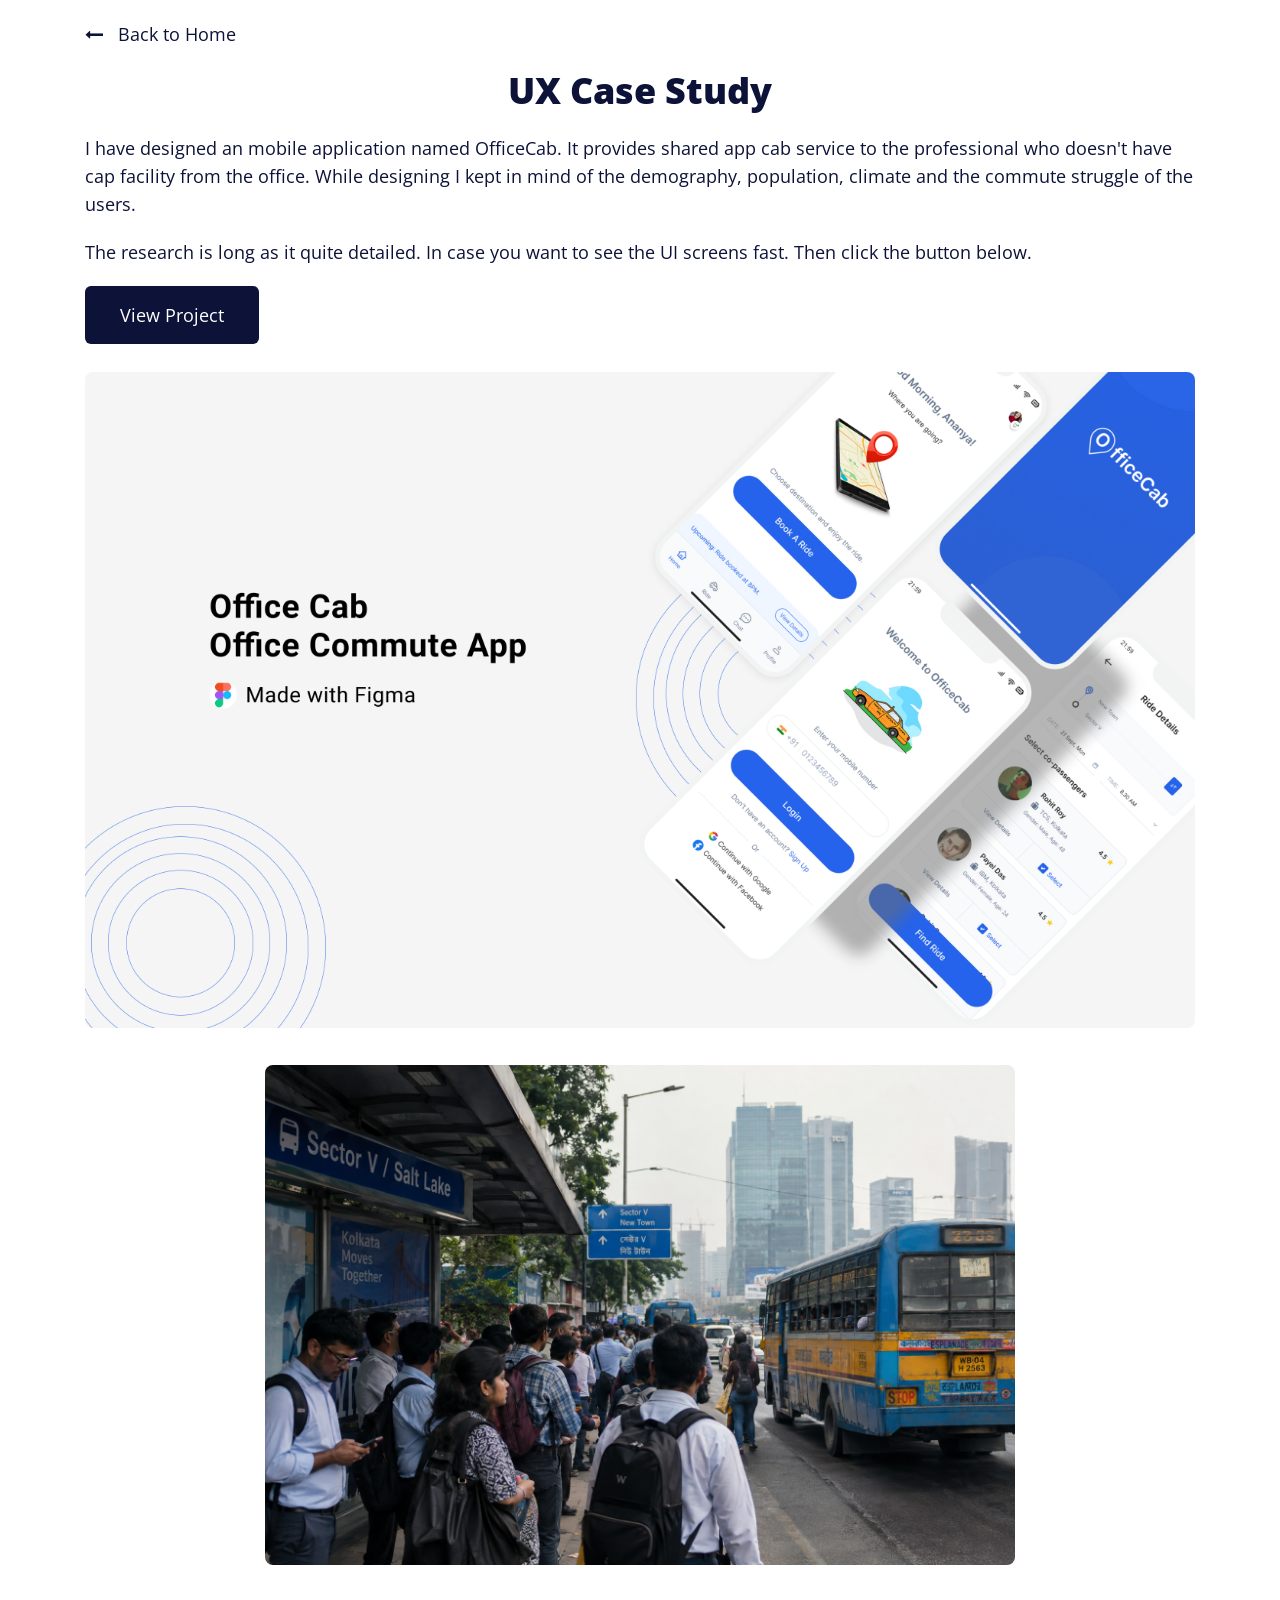
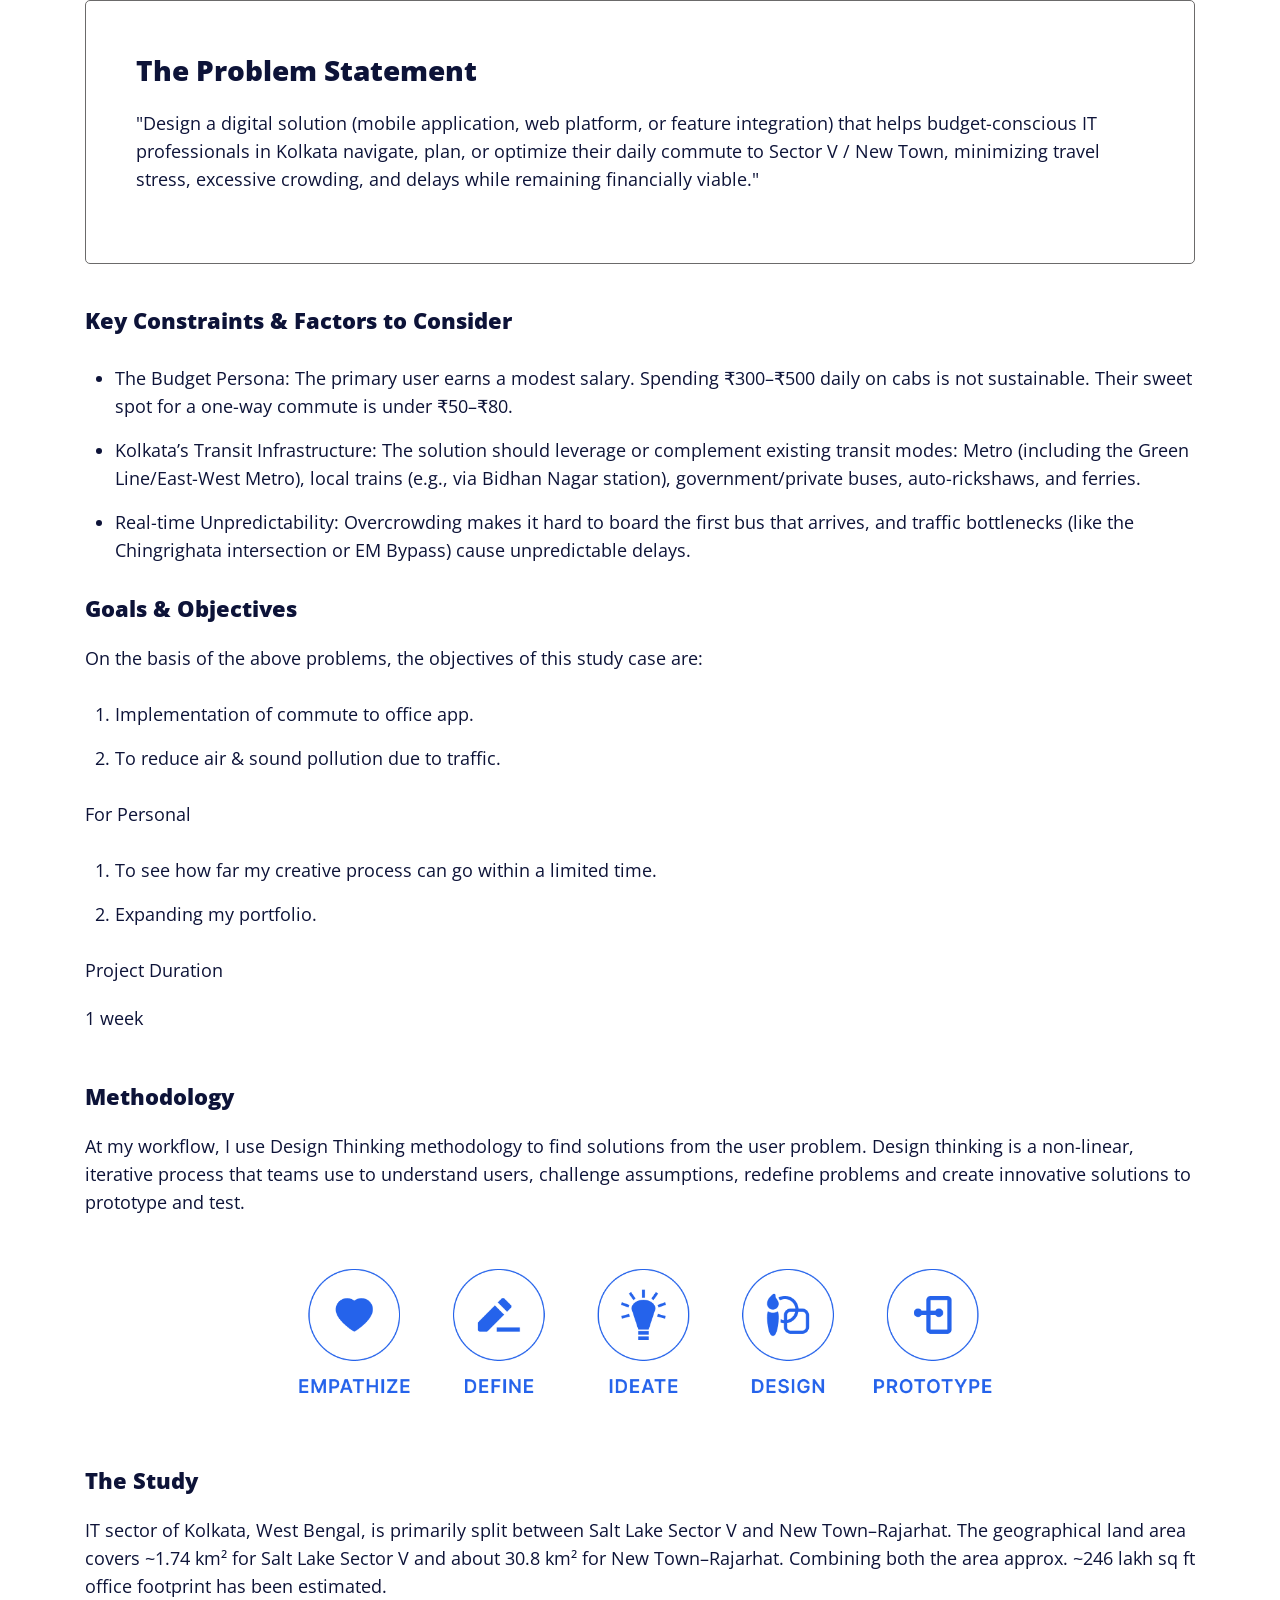
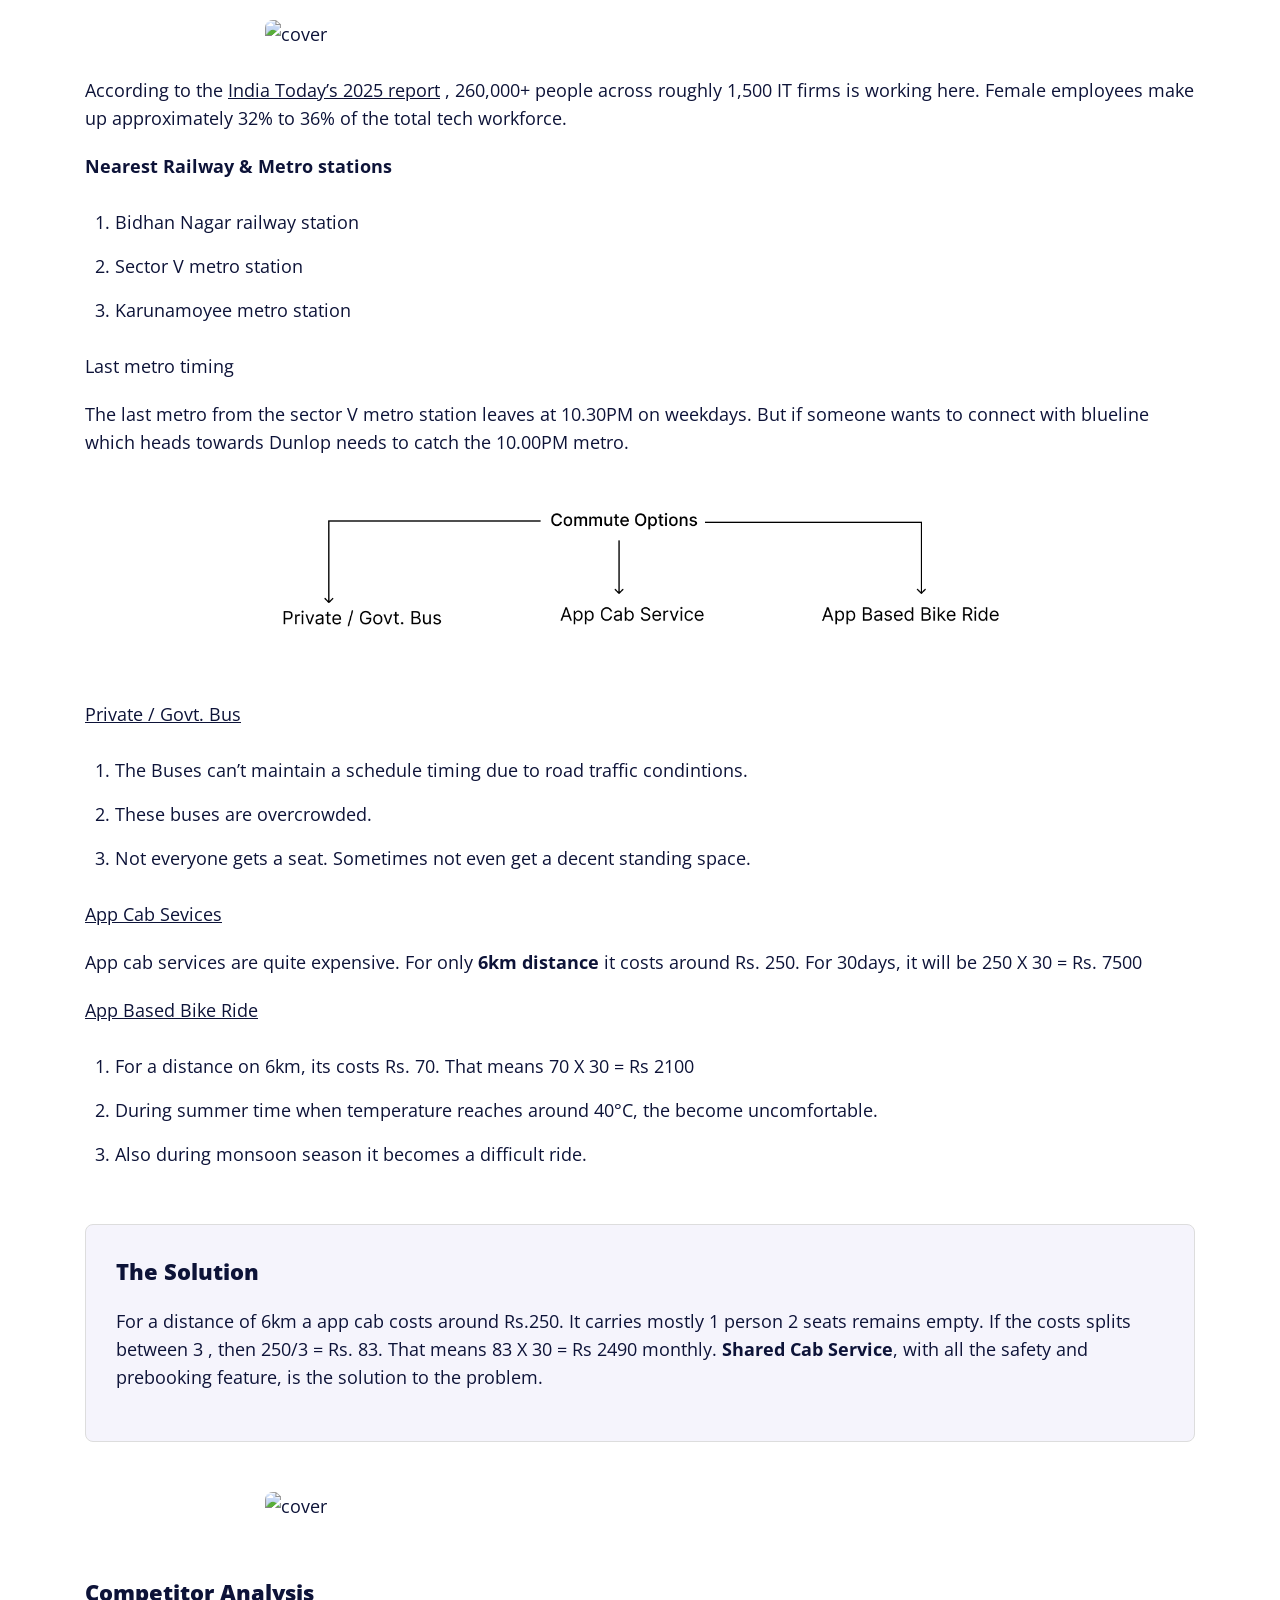
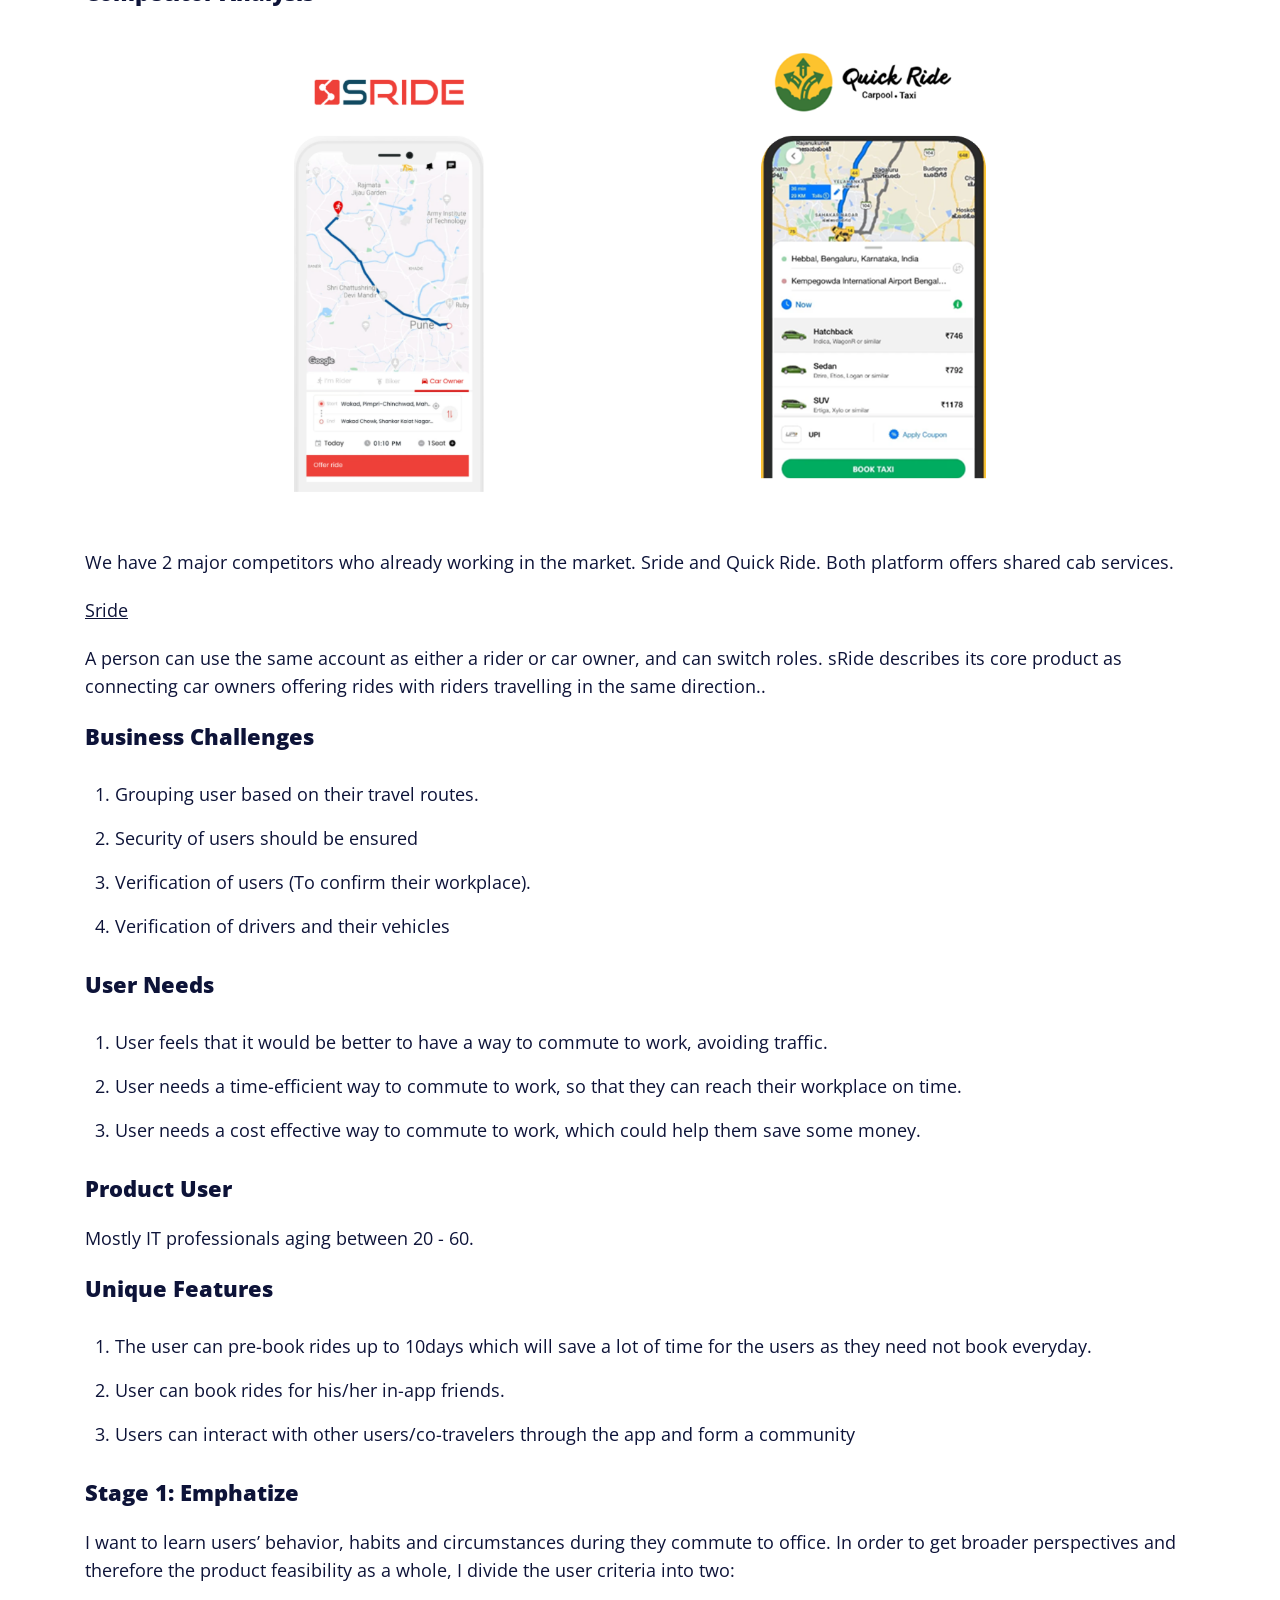
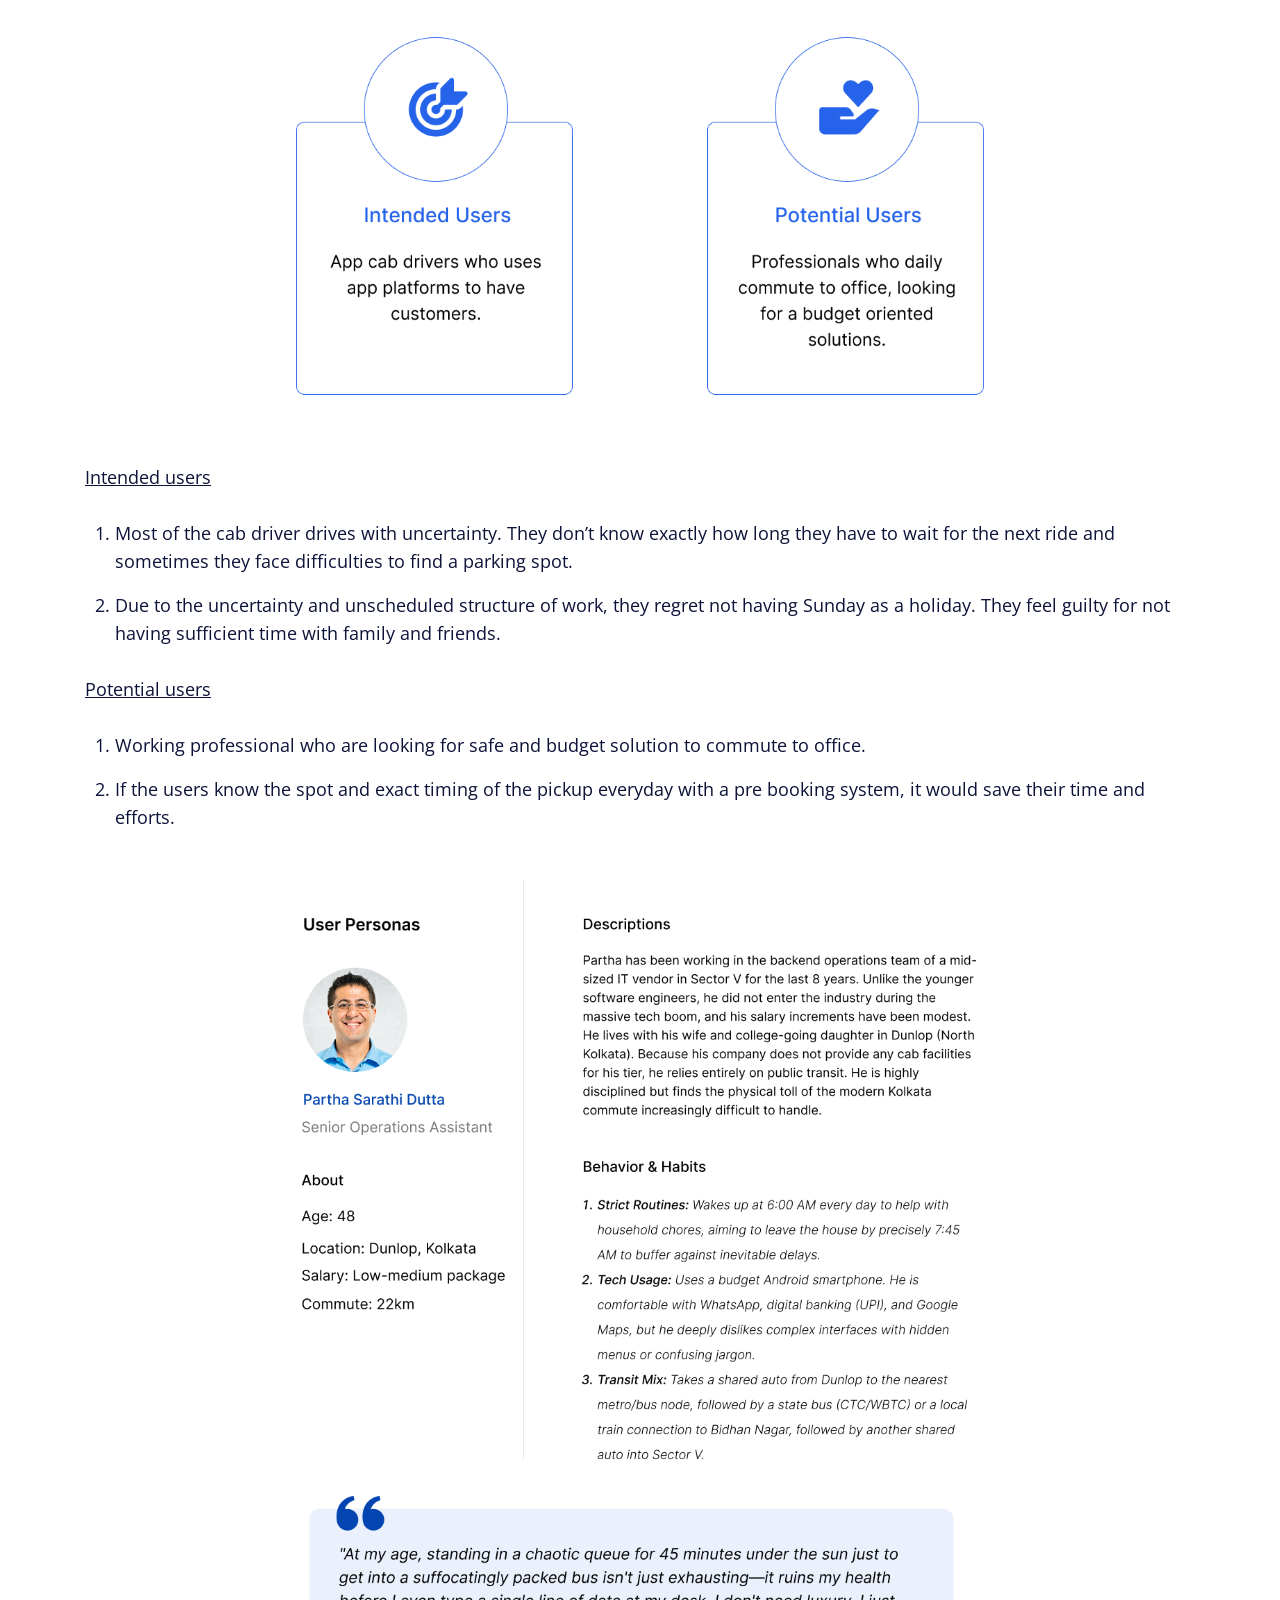
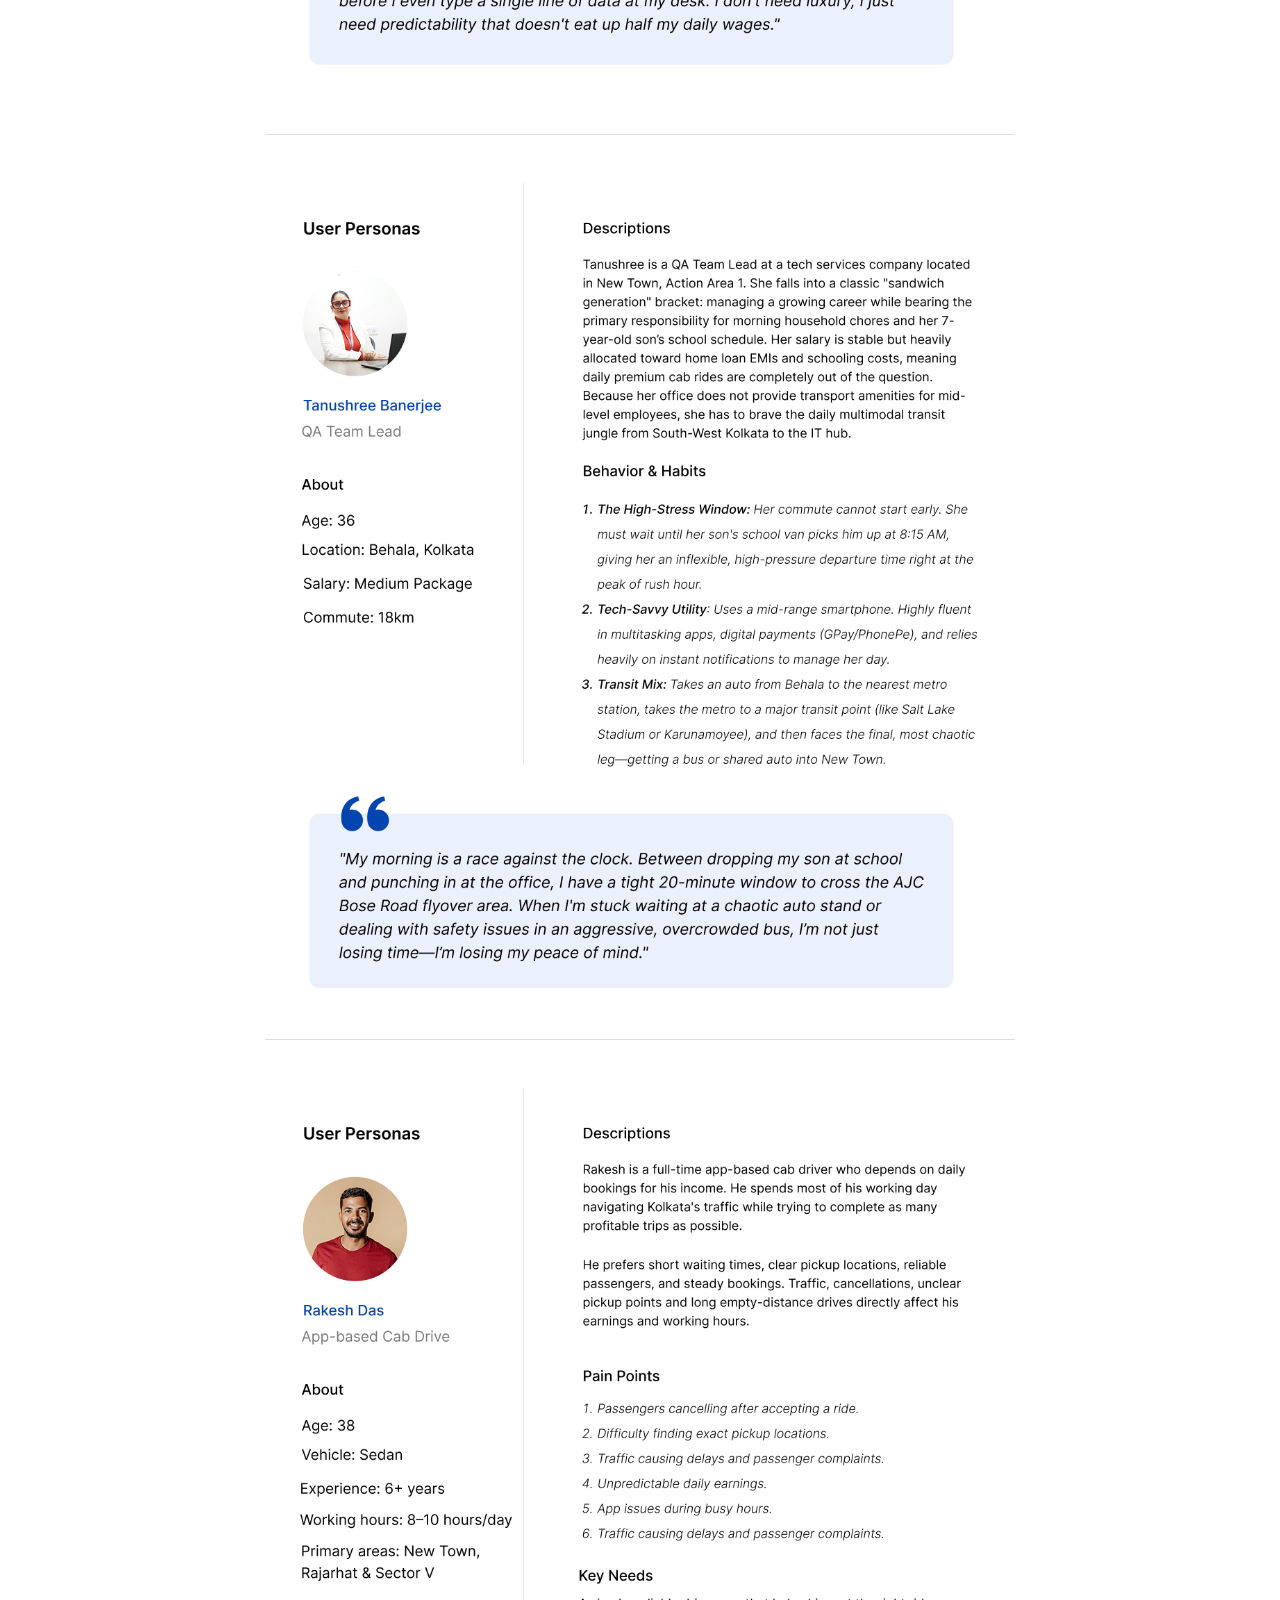
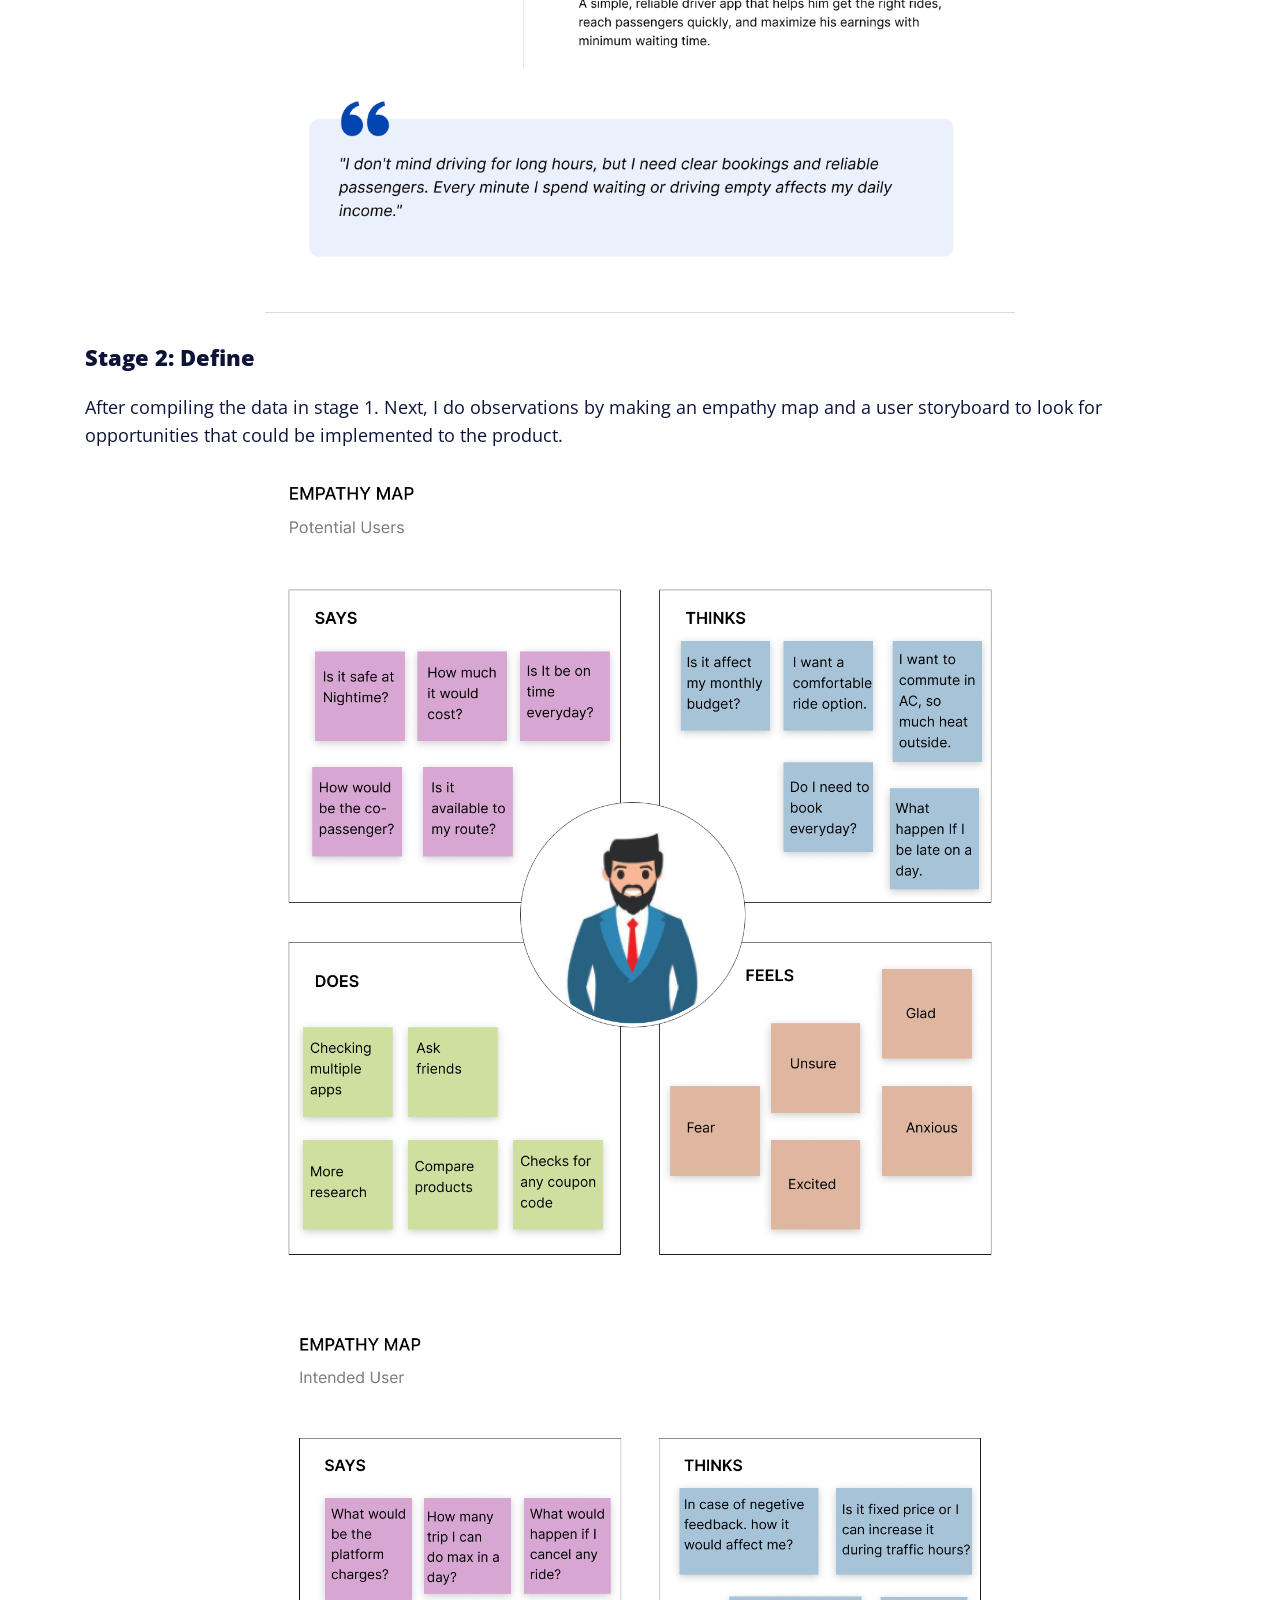
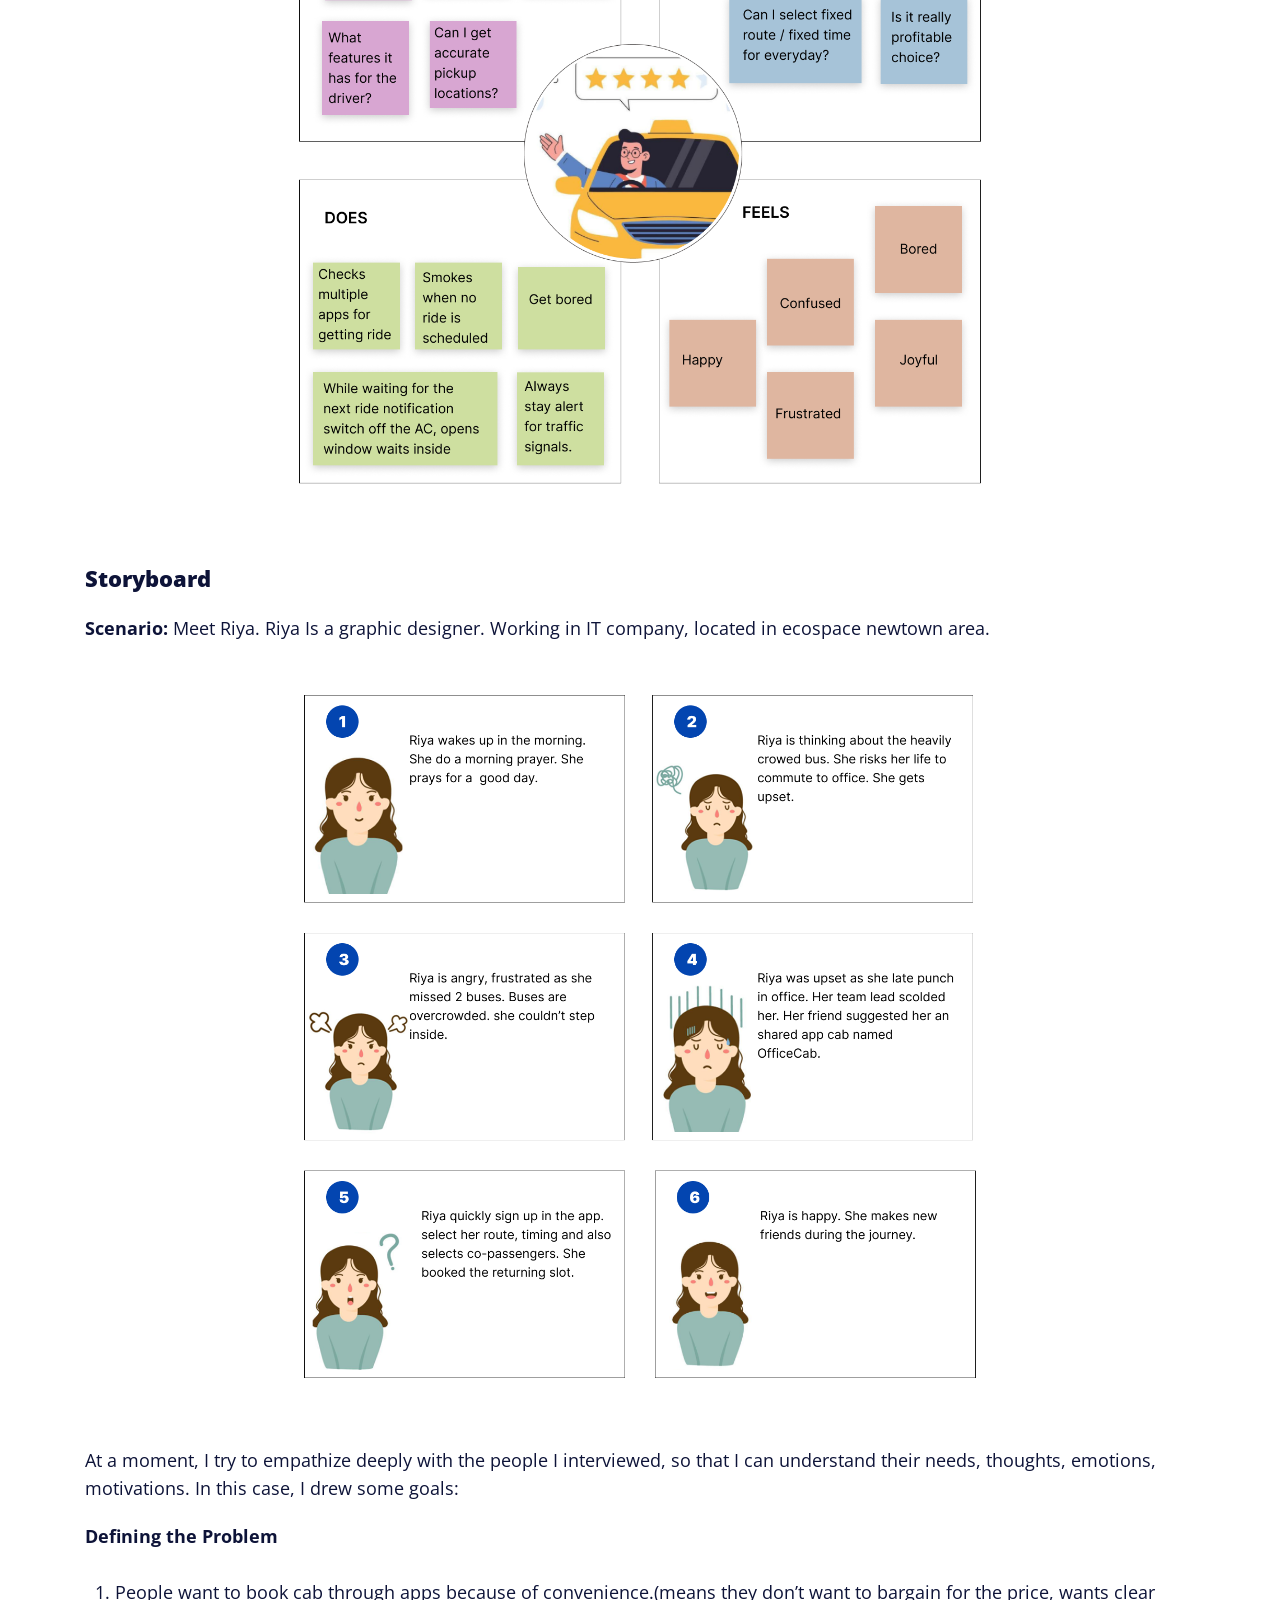
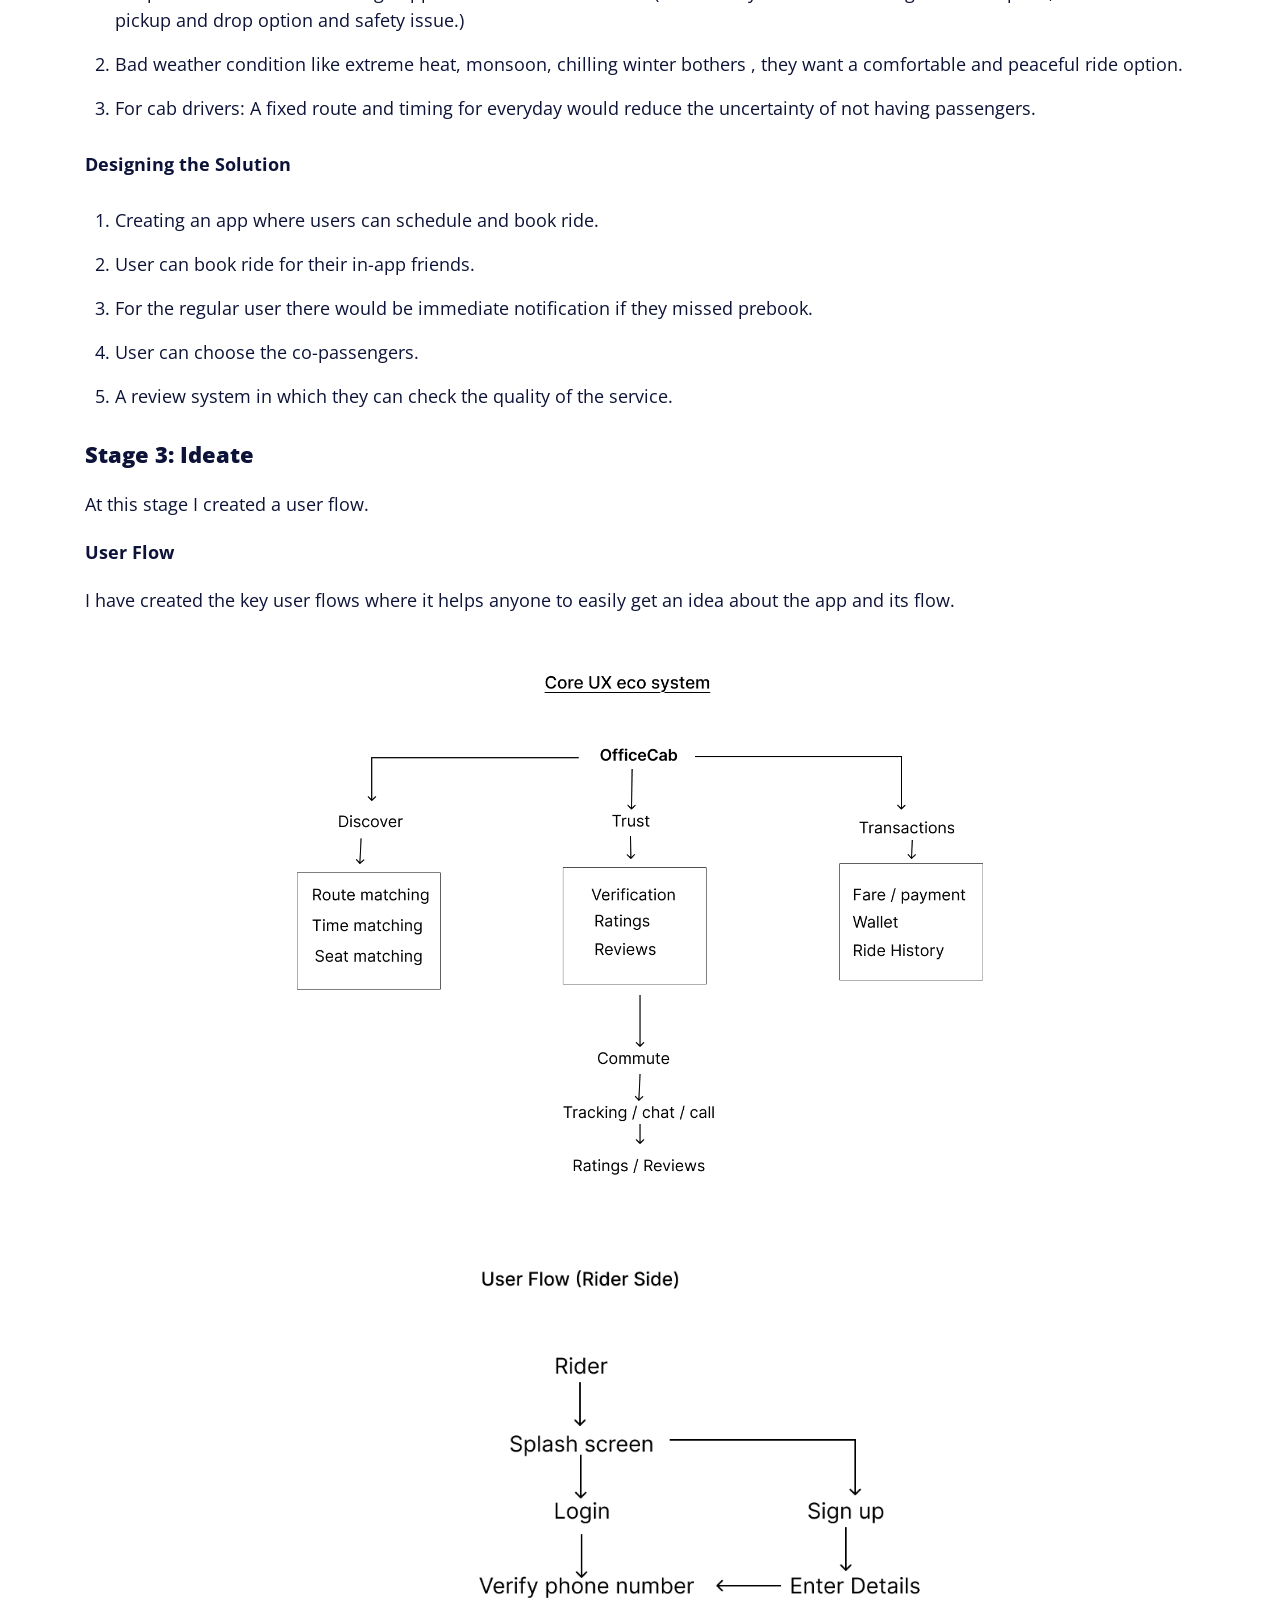
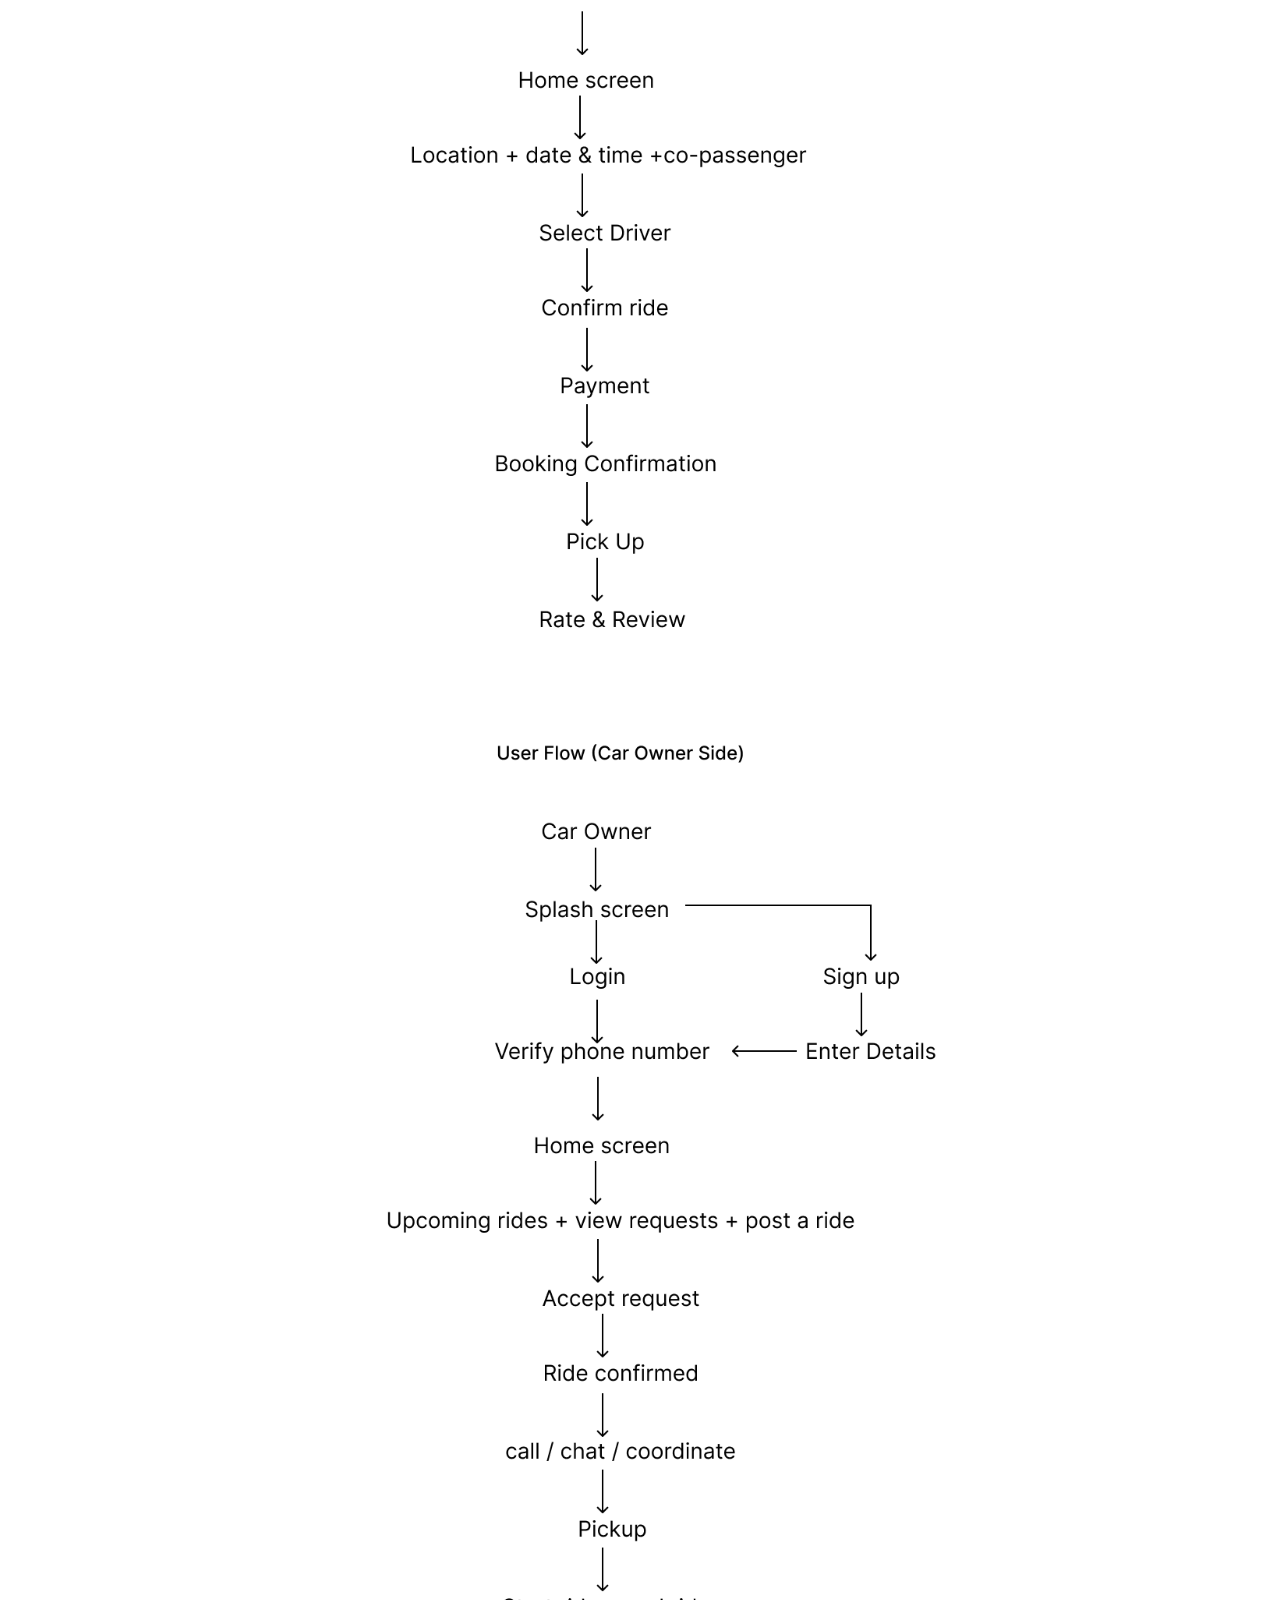
==== case_study.html @ d79ad4dd "Add files via upload" ====
<!DOCTYPE html>
<html lang="en">
<head>
  <title>Debjani's Resume</title>
  <meta charset="UTF-8">
  <meta name="viewport" content="width=device-width, initial-scale=1.0">
  <link rel="stylesheet" href="https://cdnjs.cloudflare.com/ajax/libs/font-awesome/4.7.0/css/font-awesome.min.css">
  <link rel='stylesheet' href='https://cdnjs.cloudflare.com/ajax/libs/materialize/0.97.5/css/materialize.min.css'>
  <link rel="stylesheet" href="css/style.css">

  <script src="https://ajax.googleapis.com/ajax/libs/jquery/3.5.1/jquery.min.js"></script>
  
</head>
<body>


<section class="ux_research">
	<div class="maindiv">
		<div class="back-button">
			<a href="./"><i class="fa fa-long-arrow-left" aria-hidden="true"></i> &nbsp; Back to Home</a>
		</div>

		<div class="case-study-area">
			<h2 class="text-center heading h2">UX Case Study</h2>

			<p>
				I have designed an mobile application named OfficeCab. It provides shared app cab service to the professional who doesn't have cap facility from the office. While designing I kept in mind of the demography, population, climate and the commute struggle of the users.
			</p>

			<p>The research is long as it quite detailed. In case you want to see the UI screens fast. Then click the button below.</p>

			<div class="btn-area">
					<a href="https://www.figma.com/proto/1GpxwEjNSRJijWeMY9uhJS/Office-Cab?node-id=64-377&viewport=121%2C145%2C0.15&t=JYRZUIk52PMXaU6e-1&scaling=scale-down&content-scaling=fixed&page-id=62%3A245" target="_blank" class="theme-btn">View Project</a>
			</div>
			<br>


			<div class="imagebox">
				<img src="./images/officecab-cover.png" alt="cover" class="img-res rounded">
			</div>

			<div class="textbox">
				<div class="problem-statement">
					<div class="max-w-75">
						<img src="./images/kolkata-commute.png" alt="image" class="img-res rounded">
					</div>
					<br>
					<div class="problem">
						<h3 class="h3">The Problem Statement</h3>
						<p>"Design a digital solution (mobile application, web platform, or feature integration) that helps budget-conscious IT professionals in Kolkata navigate, plan, or optimize their daily commute to Sector V / New Town, minimizing travel stress, excessive crowding, and delays while remaining financially viable."</p>
					</div>



					<h4 class="h4">Key Constraints & Factors to Consider</h4>

					<ul class="list">
						<li>The Budget Persona: The primary user earns a modest salary. Spending ₹300–₹500 daily on cabs is not sustainable. Their sweet spot for a one-way commute is under ₹50–₹80.</li>
						<li>Kolkata’s Transit Infrastructure: The solution should leverage or complement existing transit modes: Metro (including the Green Line/East-West Metro), local trains (e.g., via Bidhan Nagar station), government/private buses, auto-rickshaws, and ferries.</li>
						<li>Real-time Unpredictability: Overcrowding makes it hard to board the first bus that arrives, and traffic bottlenecks (like the Chingrighata intersection or EM Bypass) cause unpredictable delays.</li>
					</ul>

					<h4 class="h4">Goals & Objectives</h4>
					<p>On the basis of the above problems, the objectives of this study case are:</p>

					<ol>
						<li>Implementation of commute to office app.</li>
						<li>To reduce air & sound pollution due to traffic.</li>
					</ol>

					<p>For Personal</p>
					<ol>
						<li>To see how far my creative process can go within a limited time.</li>
						<li>Expanding my portfolio.</li>
					</ol>

					<p>Project Duration</p>
					<p>1 week</p>

					<br>

					<h4 class="h4">Methodology</h4>
					<p>At my workflow, I use Design Thinking methodology to find solutions from the user problem. Design thinking is a non-linear, iterative process that teams use to understand users, challenge assumptions, redefine problems and create innovative solutions to prototype and test.</p>

					<div class="max-w-75">
						<img src="./images/methodology.png" alt="cover" class="img-res rounded">
					</div>
					<br>

					<h4 class="h4">The Study</h4>
					<p>IT sector of Kolkata, West Bengal, is primarily split between Salt Lake Sector V and New Town–Rajarhat. The geographical land area covers ~1.74 km² for Salt Lake Sector V and about 30.8 km² for New Town–Rajarhat. Combining both the area approx. ~246 lakh sq ft office footprint has been estimated.</p>

					<div class="max-w-75">
						<img src="./images/kolkata-map.png" alt="cover" class="img-res rounded">
					</div>
					<br>

					<p>According to the <a href="https://www.indiatoday.in/india-today-insight/story/the-it-sun-shines-on-kolkata-2757266-2025-07-17?utm_source=chatgpt.com"><u>India Today’s 2025 report</u></a> , 260,000+ people across roughly 1,500 IT firms is working here. Female employees make up approximately 32% to 36% of the total tech workforce.</p>

					<p><strong>Nearest Railway & Metro stations </strong></p>
					<ol>
						<li>Bidhan Nagar railway station</li>
						<li>Sector V metro station</li>
						<li>Karunamoyee metro station</li>
					</ol>

					<p>Last metro timing</p>
					<p>The last metro from the sector V metro station leaves at 10.30PM on weekdays. But if someone wants to connect with blueline which heads towards Dunlop needs to catch the 10.00PM metro.</p>

					<div class="max-w-75">
						<img src="./images/commute-option.png" alt="cover" class="img-res rounded">
					</div>
					<br>

					<p><u>Private / Govt. Bus</u></p>

					<ol>
						<li>The Buses can’t maintain a schedule timing due to road traffic condintions.</li>
						<li>These buses are overcrowded.</li>
						<li>Not everyone gets a seat. Sometimes not even get a decent standing space.</li>
					</ol>

					<p><u>App Cab Sevices</u></p>

					<p>App cab services are quite expensive. For only <b>6km distance</b> it costs around Rs. 250. For 30days, it will be 250 X 30 = Rs. 7500</p>


					<p><u>App Based Bike Ride</u></p>

					<ol>
						<li>For a distance on 6km, its costs Rs. 70. That means 70 X 30 = Rs 2100</li>
						<li>During summer time when temperature reaches around 40°C, the become uncomfortable.</li>
						<li>Also during monsoon season it becomes a difficult ride.</li>
					</ol>

					<br>

					

					<div class="solution">
						<h4 class="h4">The Solution</h4>
						<p>For a distance of 6km a app cab costs around Rs.250.  It carries mostly 1 person 2 seats remains empty. If the costs splits between 3 , then 250/3 = Rs. 83. That means 83 X 30 = Rs 2490 monthly. <b>Shared Cab Service</b>, with all the safety and prebooking feature, is the solution to the problem. </p>
					</div>

					<div class="max-w-75">
						<img src="./images/shared-cab.png" alt="cover" class="img-res rounded">
					</div>
					<br><br>

					<h4 class="h4">Competitor Analysis</h4>
					<div class="max-w-75">
						<img src="./images/analysis-image.png" alt="cover" class="img-res rounded">
					</div>
					<br>

					<p>We have 2 major competitors who already working in the market.  Sride and Quick Ride. Both platform offers shared cab services.</p>

					<p><u>Sride</u></p>
					<p>A person can use the same account as either a rider or car owner, and can switch roles. sRide describes its core product as connecting car owners offering rides with riders travelling in the same direction..</p>

					<h4 class="h4">Business Challenges</h4>

					<ol>
						<li>Grouping user based on their travel routes.</li>
						<li>Security of users should be ensured</li>
						<li>Verification of users (To confirm their workplace).</li>
						<li>Verification of drivers and their vehicles</li>
					</ol>

					<h4 class="h4">User Needs</h4>

					<ol>
						<li>User feels that it would be better to have a way to commute to work, avoiding traffic.</li>
						<li>User needs a time-efficient way to commute to work, so that they can reach their workplace on time.</li>
						<li>User needs a cost effective way to commute to work, which could help them save some money.</li>
					</ol>

					<h4 class="h4">Product User</h4>
					<p>Mostly IT professionals aging between  20 - 60.</p>

					<h4 class="h4">Unique Features</h4>
					<ol>
						<li>The user can pre-book rides up to 10days which will save a lot of time for the users as they need not book everyday.</li>
						<li>User can book rides for his/her in-app friends.</li>
						<li>Users can interact with other users/co-travelers through the app and form a community </li>
					</ol>


					<h4 class="h4">Stage 1: Emphatize</h4>

					<p>I want to learn users’ behavior, habits and circumstances during they commute to office. In order to get broader perspectives and therefore the product feasibility as a whole, I divide the user criteria into two:</p>

					<div class="max-w-75">
						<img src="./images/both-users.png" alt="cover" class="img-res rounded">
					</div>
					<br>

					<p><u>Intended users</u></p>

					<ol>
						<li>Most of the cab driver drives with uncertainty. They don’t know exactly how long they have to wait for the next ride and sometimes they face difficulties to find a parking spot.</li>
						<li>Due to the uncertainty and unscheduled structure of work, they regret not having Sunday as a holiday. They feel guilty  for not having sufficient time with family and friends.</li>
					</ol>

					<p><u>Potential users</u></p>
					<ol>
						<li>Working professional who are looking for safe and budget solution to commute to office.</li>
						<li>If the users know the spot and exact timing of the pickup everyday with a pre booking system, it would save their time and efforts.  </li>
					</ol>

					<div class="max-w-75">
						<img src="./images/user-persona1.png" alt="cover" class="img-res rounded">
						<hr>
					</div>
					<br>

					<div class="max-w-75">
						<img src="./images/user-persona2.png" alt="cover" class="img-res rounded">
						<hr>
					</div>
					<br>

					<div class="max-w-75">
						<img src="./images/user-persona3.png" alt="cover" class="img-res rounded">
						<hr>
					</div>
					<br>

					<h4 class="h4">Stage 2: Define</h4>
					<p>After compiling the data in stage 1. Next, I do observations by making an empathy map and a user storyboard  to look for opportunities that could be implemented to the product. </p>

					<div class="max-w-75">
						<img src="./images/emphathy-mapping1.png" alt="cover" class="img-res rounded">
					</div>
					

					<div class="max-w-75">
						<img src="./images/emphathy-mapping2.png" alt="cover" class="img-res rounded">
					</div>
					<br>

					<h4 class="h4">Storyboard</h4>
					<p><b>Scenario:</b> Meet Riya. Riya Is a graphic designer. Working in IT company, located in ecospace newtown area.</p>

					<div class="max-w-75">
						<img src="./images/user-storyboard.png" alt="cover" class="img-res rounded">
					</div>
					<br>

					<p>At a moment, I try to empathize deeply with the people I interviewed, so that I can understand their needs, thoughts, emotions, motivations. In this case, I drew some goals:</p>

					<p><strong>Defining the Problem</strong></p>

					<ol>
						<li>People want to book cab through apps because of convenience.(means they don’t want to bargain for the price, wants clear pickup and drop option and safety issue.)</li>
						<li>Bad weather condition like extreme heat, monsoon, chilling winter bothers , they want a comfortable and peaceful ride option.</li>
						<li>For cab drivers: A fixed route and timing for everyday would reduce the uncertainty of not having passengers.</li>
					</ol>

					<p><strong>Designing the Solution</strong></p>

					<ol>
						<li>Creating an app where users can schedule and book ride.</li>
						<li>User can book ride for their in-app friends.</li>
						<li>For the regular user there would be immediate notification if they missed  prebook.</li>
						<li>User can choose the co-passengers.</li>
						<li>A review system in which they can check the quality of the service.</li>
					</ol>

					<h4 class="h4">Stage 3: Ideate</h4>
					<p>At this stage I created a user flow.</p>

					<p><b>User Flow</b></p>
					<p>I have created the key user flows where it helps anyone to easily get an idea about the app and its flow.</p>

					<div class="max-w-75">
						<img src="./images/eco-system.png" alt="cover" class="img-res rounded">
					</div>
					
					<div class="max-w-75">
						<img src="./images/rider-side.png" alt="cover" class="img-res rounded">
					</div>
					
					<div class="max-w-75">
						<img src="./images/car-owner-side.png" alt="cover" class="img-res rounded">
					</div>

					<h4 class="h4">Stage 4: Design</h4>

					<p><b>Wireframe</b></p>
					<p>The first step of screen design is paper wireframe.</p>

					<div class="max-w-75">
						<img src="./images/wireframe1.png" alt="cover" class="img-res rounded">
					</div>
					<div class="max-w-75">
						<img src="./images/wireframe2.png" alt="cover" class="img-res rounded">
					</div>
					<div class="max-w-75">
						<img src="./images/wireframe3.png" alt="cover" class="img-res rounded">
					</div>
					<div class="max-w-75">
						<img src="./images/wireframe4.png" alt="cover" class="img-res rounded">
					</div>
					<div class="max-w-75">
						<img src="./images/wireframe5.png" alt="cover" class="img-res rounded">
					</div>
					<br>

					<p><b>Design System</b></p>
					<p>Before stepping into the high fidelity design, first I prepared a color palete, typography, icons ans components. </p>
					<div class="max-w-75">
						<img src="./images/design-system.png" alt="cover" class="img-res rounded">
					</div>
					<br>

					<p><b>High Fidelity Design / UI Screens</b></p>
					<div class="max-w-75-0">
						<img src="./images/hifi-design1.png" alt="cover" class="img-res rounded">
					</div>
					<div class="max-w-75-0">
						<img src="./images/hifi-design2.png" alt="cover" class="img-res rounded">
					</div>
					<div class="max-w-75-0">
						<img src="./images/hifi-design3.png" alt="cover" class="img-res rounded">
					</div>
					<div class="max-w-75-0">
						<img src="./images/hifi-design4.png" alt="cover" class="img-res rounded">
					</div>
					<div class="max-w-75-0">
						<img src="./images/hifi-design5.png" alt="cover" class="img-res rounded">
					</div>
					<div class="max-w-75-0">
						<img src="./images/hifi-design6.png" alt="cover" class="img-res rounded">
					</div>
					<div class="max-w-75-0">
						<img src="./images/hifi-design7.png" alt="cover" class="img-res rounded">
					</div>
					<div class="max-w-75-0">
						<img src="./images/hifi-design8.png" alt="cover" class="img-res rounded">
					</div>



				</div>
			</div>
		</div>

		<div class="thanks">
			<h2 class="thanks text-center">
				Thank You for Watching!
			</h2>
		</div>
	</div>
</section>






<script src='https://cdnjs.cloudflare.com/ajax/libs/materialize/0.97.5/js/materialize.min.js'></script>
<script src='https://mixitup.kunkalabs.com/wp-content/themes/mixitup.kunkalabs/js/main.min.js?ver=1.3.1'></script>
<script src='https://cdn.jsdelivr.net/jquery.mixitup/latest/jquery.mixitup.min.js'></script>

<script>
	jQuery(document).ready(function() {
	  jQuery('#portfolio').mixItUp();
	});	

</script>

<script>
	jQuery(document).ready(function(){
	jQuery('.myBtn').on('click', function(){
		jQuery(this).parent('.mix').find('.modalContainer').show();
	});

	jQuery(".close").on("click", function() {
    	jQuery(this).parents('.mix').find('.modalContainer').hide();
  	});

});
</script>

</body>
</html>
---- css/style.css ----
@import url('https://fonts.googleapis.com/css2?family=Open+Sans:wght@400;600;700&display=swap');

*{margin: 0; padding: 0; box-sizing: border-box;}
ul{padding: 0; margin:0; list-style-type: none;}

a{color:inherit; text-decoration: none;}
h1,h2,h3,h4,h5,h6{
  margin: 0;
  font-weight: 800;

}


:focus{outline: none; border:none;}
body{
  font-size: 18px;
  line-height: 28px;
  color: #0D1338;
  font-family: 'Open Sans', sans-serif;

}


.row1 {
    display: flex;
    flex-wrap: wrap;
}

.maindiv{
  max-width: 1140px;
  width: 100%;
  margin: 0 auto;
  padding: 0 15px;
}
.img-fluid{
  max-width: 100%;
}
.img-res{
  max-width: 100%;
  width: 100%
}


.banner {
    background: url(../images/coding_banner.jpg);
    background-size: cover;
    color: #fff;
    background-position: bottom center;
    position: relative;
}
.banner:before {
    position: absolute;
    content: "";
    width: 100%;
    height: 100%;
    background: rgb(2 5 22 / 0.7);
    top: 0;
    left: 0;
}
.top-header {
    justify-content: space-between;
    position: relative;
    padding-top: 15px;
}
.next-header {
    justify-content: center;
    text-align: center;
    padding-top: 100px;
    padding-bottom: 250px;
    position: relative;
}
.next-header h1{
    width: 100%;
    font-size: 42px;
    line-height: 52px;
    margin-bottom: 10px;
    font-weight: 800;
}
.next-header h2{
    width: 100%;
    margin-bottom: 5px;
    font-weight: 400;
    font-size: 24px;
    line-height: 34px;
}
.next-header p {
  width: 100%;
  font-size: 20px;
  line-height: 40px;
}
.next-header span.line1 {
    width: 350px;
    height: 1px;
    background: rgb(255 255 255 / 0.5);
    margin-top: 10px;
}
.skillset {
    margin-top: -100px;
    z-index: 1;
    position: relative;
}
.skillset .row1 {
    justify-content: space-between;
    box-shadow: 10px 7px 74px rgba(0,0,0,.11);
}
.skillset .row1 {
    justify-content: space-between;
}
.skillset .common {
    width: 50%;
    background: #f7f7f7;
}
.common.gray {
    background: #f1f1f1;
}
.skillset .wrap {
    padding: 50px;
}
.skillset h2 {
    font-size: 28px;
    line-height: 38px;
    text-align: center;
    text-transform: uppercase;
}
.skillset span.line {
    width: 150px;
    height: 2px;
    background: #0d1338;
    display: block;
    text-align: center;
    margin: 20px auto;
}
.skillset .head {
    margin-bottom: 20px;
}
.skillset p {
    margin-bottom: 10px;
}
.skillset .fa {
    color: #048231;
    padding-right: 6px;
}

.portfolio {
    padding-top: 80px;
    padding-bottom: 60px;
}
.portfolio h2 {
    text-transform: uppercase;
    text-align: center;
    font-size: 28px;
    line-height: 38px;
}
.portfolio .line {
    width: 100px;
    height: 2px;
    background: #0d1338;
    display: block;
    text-align: center;
    margin: 20px auto;
}


/*----------mixin--------------*/
#portfolio .mix {
  display: none;
}
.mix image {
  
}
/*-------------*/
.custom_portfolio {
    margin-top: 50px;
}

.custom_portfolio #filter-list {
    margin-bottom: 30px;
    text-align: center;
}
.custom_portfolio .active {
    background-color: #b1023b !important;
}   

.custom_portfolio .waves-effect { text-transform: capitalize; margin-bottom: 15px;}
.custom_portfolio #portfolio {
    text-align: center;
}
.Infographic .info-img {
    height: 300px;
    padding: 0 15px 15px 15px;
}

.custom_portfolio li.Webpage {

}
.Webpage .info-img1 {
   
}

.Webpage .wrap {
    height: 280px;
    overflow: hidden;
    padding: 0 15px 15px 15px;
}
.custom_portfolio a.c_link {
    font-size: 14px;
    font-weight: 400;
    color: #ffffff;
    background: #0d1338;
    margin: 15px 15px;
    border-radius: 5px;
    display: block;
      -webkit-transition: all 0.3s ease-in-out 0s;
    -moz-transition: all 0.3s ease-in-out 0s;
    -ms-transition: all 0.3s ease-in-out 0s;
    transition: all 0.3s ease-in-out 0s;

}
.custom_portfolio a.c_link:hover {
  background: #b1023b;
}

.Webpage .info-img {
    height: 300px;
    padding: 0 15px 15px 15px;
}
.Prototyping .info-img1 {
    height: 350px;
    padding: 0 10px 15px 10px;
}
.problem-statement {
    margin-top: 30px;
}
.case-study-area .h3 {
    font-size: 28px;
    line-height: 38px;
    margin-bottom: 20px;
}
.case-study-area p {
    margin-bottom: 20px;
}
.case-study-area h4 {
    margin-bottom: 20px;
    font-size: 22px;
    line-height: 32px;
}
.case-study-area ul, .case-study-area ol {
    padding-left: 30px;
    margin-bottom: 20px;
}
.case-study-area ul li {
    padding: 8px 0;
    list-style-type: disc;
}
.case-study-area ol li {
    padding: 8px 0;
}
.problem {
    border: 1px solid #6b6a6a;
    padding: 50px;
/*    max-width: 750px;
    width: 100%;
    margin: 0 auto;*/
    margin-bottom: 40px;
    border-radius: 5px;
}
.max-w-75{
    max-width: 750px;
    width: 100%;
    margin: 0 auto;
}
.row{
    display: flex;
    justify-content: space-between;
}
.two-div .col{width: 48%;}




/*------------modal css-----------------*/
.modalContainer {
  display: none;
  position: fixed;
  z-index: 1;
  left: 0;
  top: 0;
  width: 100%;
  height: 100%;
  overflow: auto;
  background-color: rgb(0, 0, 0);
  background-color: rgba(0, 0, 0, 0.9);
}

.modal-content {
  background-color: #fefefe;
  margin: 3% auto;
  padding: 20px;
  border: 1px solid #888;
  width: 65%;
}

.close {
  color: #aaa;
  float: right;
  font-size: 28px;
  font-weight: bold;
  cursor: pointer;
}
/*------------modal css end-----------------*/

.cta-zone{
  background: url(../images/coding_banner.jpg);
  background-size: cover;
  color: #fff;
  background-position: bottom center;
  position: relative;
  padding: 30px 0 0 0;
}

.cta-zone:before {
    position: absolute;
    content: "";
    width: 100%;
    height: 100%;
    background: rgb(2 5 22 / 90%);
    top: 0;
    left: 0;
}
.cta-zone .maindiv{
  position: relative;
}
.footer {
    background: #00020c;
    color: #a3a3a3;
    font-size: 12px;
    text-align: center;
    padding: 10px 0;
}

.cta-zone p {
    margin-bottom: 15px;
}
.cta-zone .row1 {
    justify-content: space-between;
    align-items: center;
}
.cta-zone .common {
    width: 37%;
}
.cta-zone .common:nth-of-type(1) {
    width: 58%;
}
.profile {
    line-height: 0;
    height: 418px;
    overflow: hidden;
}
.cta-zone h3 {
    margin-bottom: 15px;
}
.skill-list li {
    display: flex;
    font-weight: 600;
    padding: 5px;
}
.skill-list li img {
    margin-right: 15px;
}
.linkedin-link{margin-top: 30px;}
.linkedin-link p {
    display: inline-flex;
}
.linkedin-link p a{margin-left: 15px;}
.linkedin-link ul li {
    margin-right: 15px;
}
.linkedin-link ul {
    display: flex;
}
.ux_work {
    background: #f5f4fc;
    border: 1px solid #ddd;
    border-radius: 8px;
    padding: 30px;
    text-align: center;
    margin-top: 100px;
    margin-bottom: 20px;
}
.ux_work .max-w {
    max-width: 780px;
    width: 100%;
    margin: 0 auto;
}
.ux_work h2 {
    font-size: 28px;
    line-height: 38px;
    margin-bottom: 20px;
}
.ux_work .btn-area {
    margin: 30px 0 20px 0;
}
.theme-btn {
    background: #0d1338;
    color: #fff;
    padding: 15px 35px;
    border-radius: 6px;
    display: inline-block;
}

/*--case study page start--*/
.text-center{text-align: center;}
.rounded{border-radius: 8px;}
.img-res{width: 100%; height: auto;}
.heading.h2{font-size: 36px; line-height: 46px; margin-bottom: 20px}
.back-button {
    padding: 20px 0;
}
.solution {
    padding: 30px;
    border-radius: 8px;
    margin-bottom: 50px;
    background: #f5f4fc;
    border: 1px solid #ddd;
}
hr {
    height: 1px;
    background-color: #ddd;
    border: none;
}
.thanks {
    padding: 80px 0;
}
h2.thanks {
    color: #2563EB;
}


/*--case study page end--*/


@media screen and (max-width:814px) {
  .profile{height: 321px;}
}

@media screen and (max-width:767px) {
  .skillset .common {
    width: 100%;
  }
  .cta-zone .common {
    width: 100%;
  }
  .cta-zone .common:nth-of-type(1) {
    width: 100%;
  }
  .profile {
    display: none;
  }
  .cta-zone {
    padding: 30px;
  }

}


@media screen and (max-width:575px) {
  .top-header {
    justify-content: center;
  }
  .top-header span {
    display: block;
    font-size: 15px;
    text-align: center;
    margin-bottom: 5px;
  }
  .skillset .wrap {
    padding: 20px;
  }
  .Webpage .info-img, .Infographic .info-img, .Webpage .info-img1 {
    max-width: 100%;
    width: 100%;
    height: auto;
  }
}
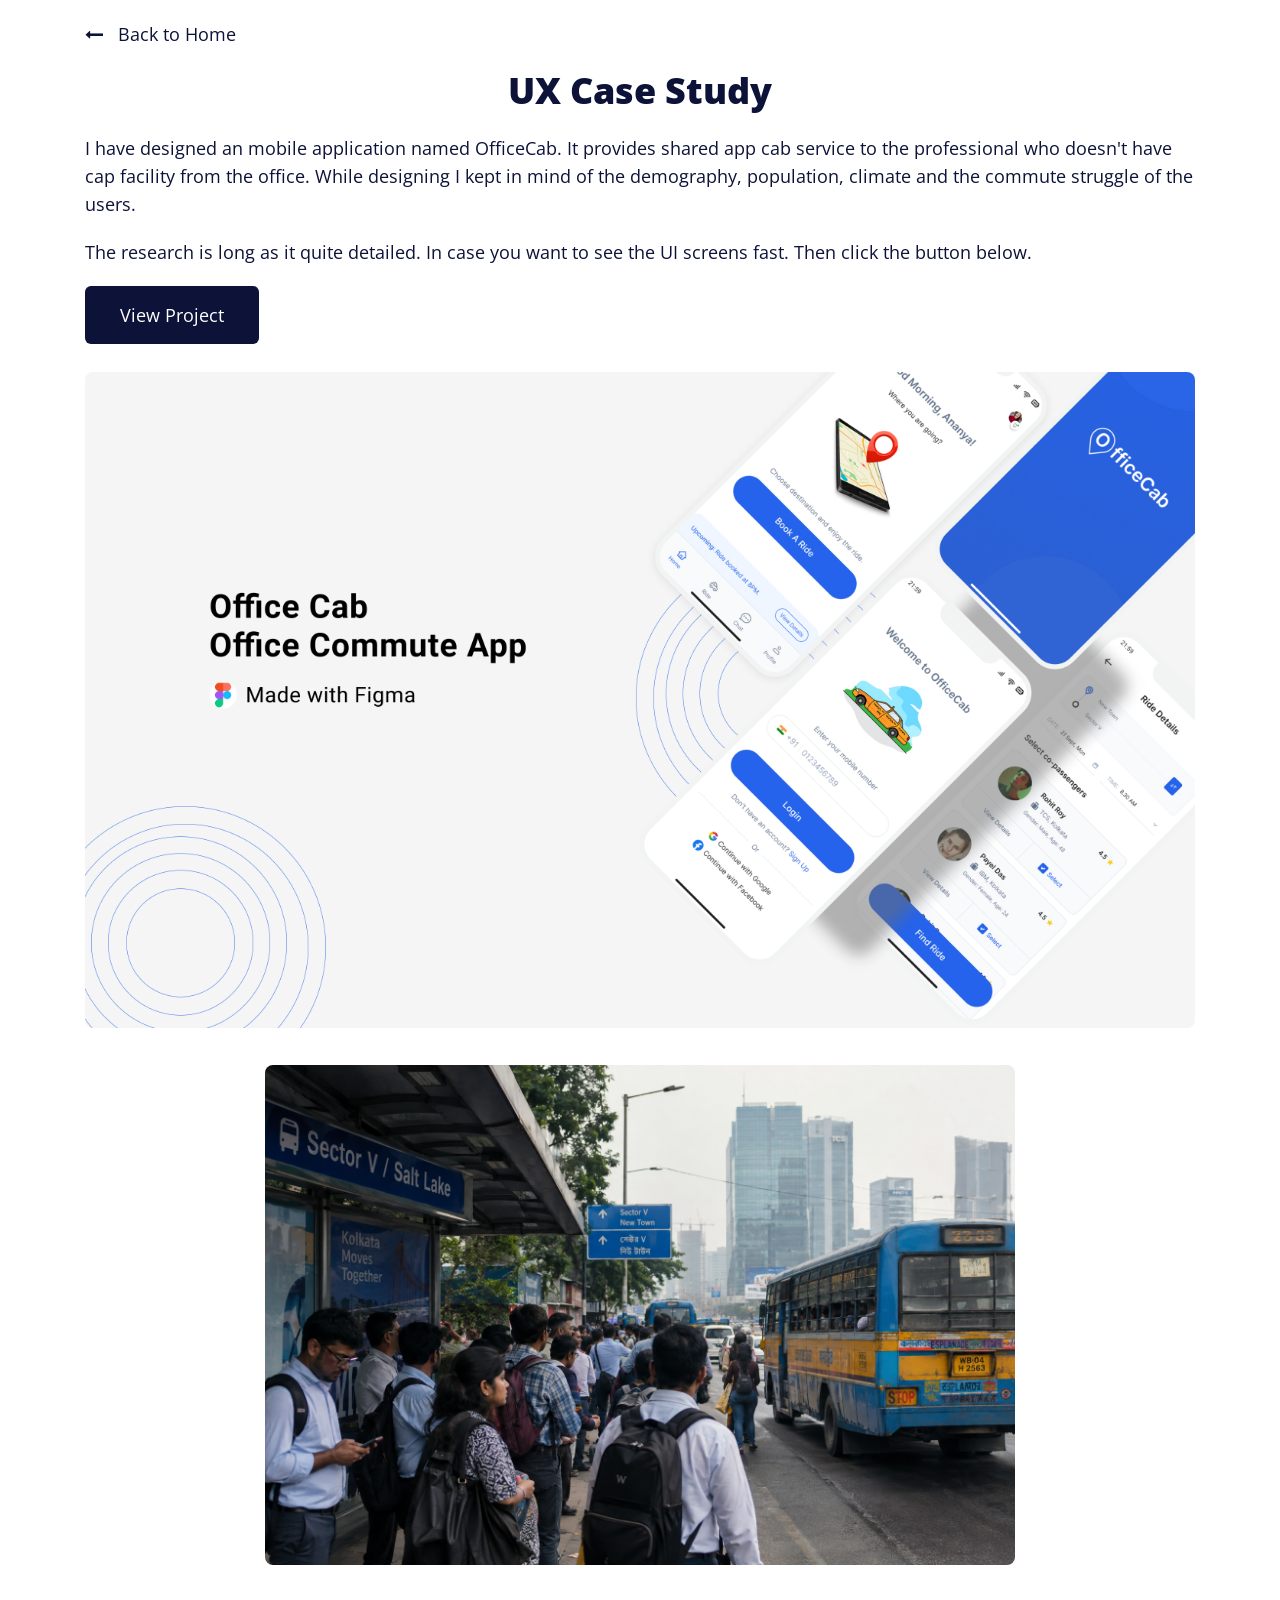
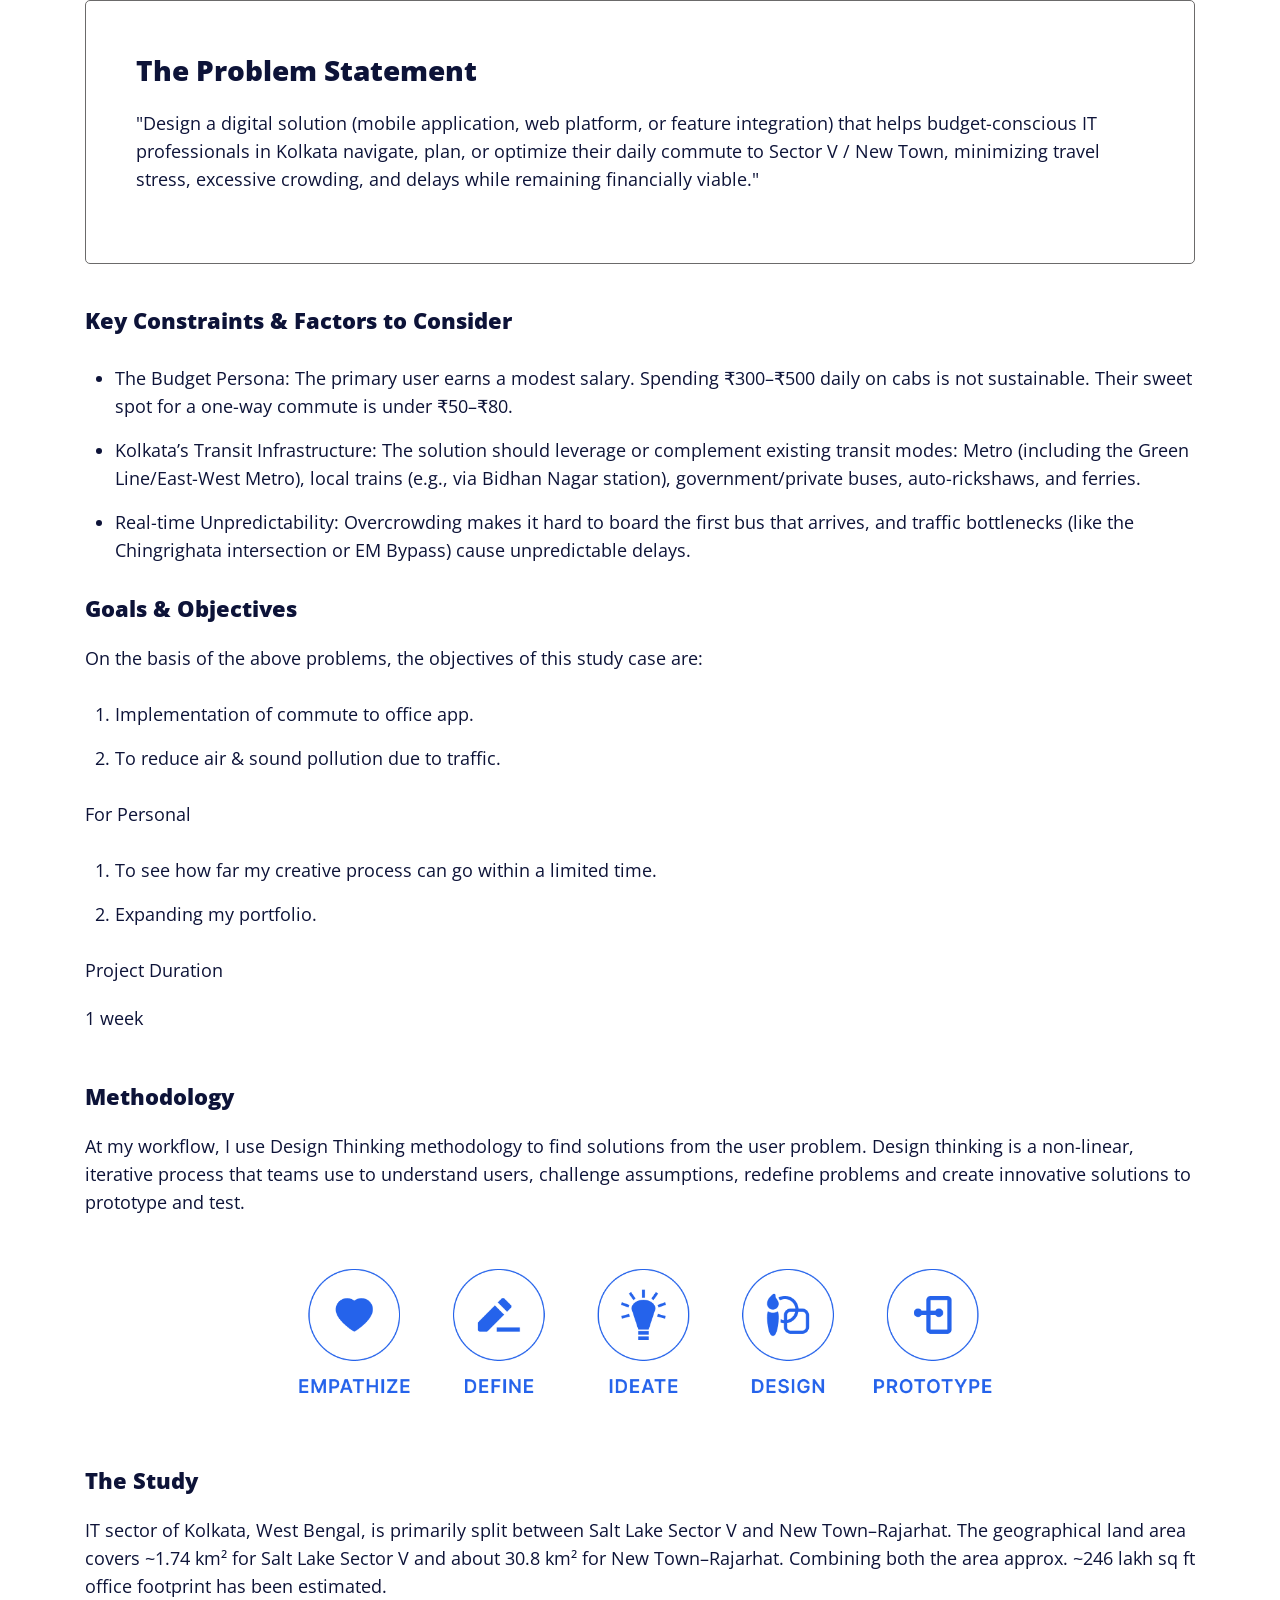
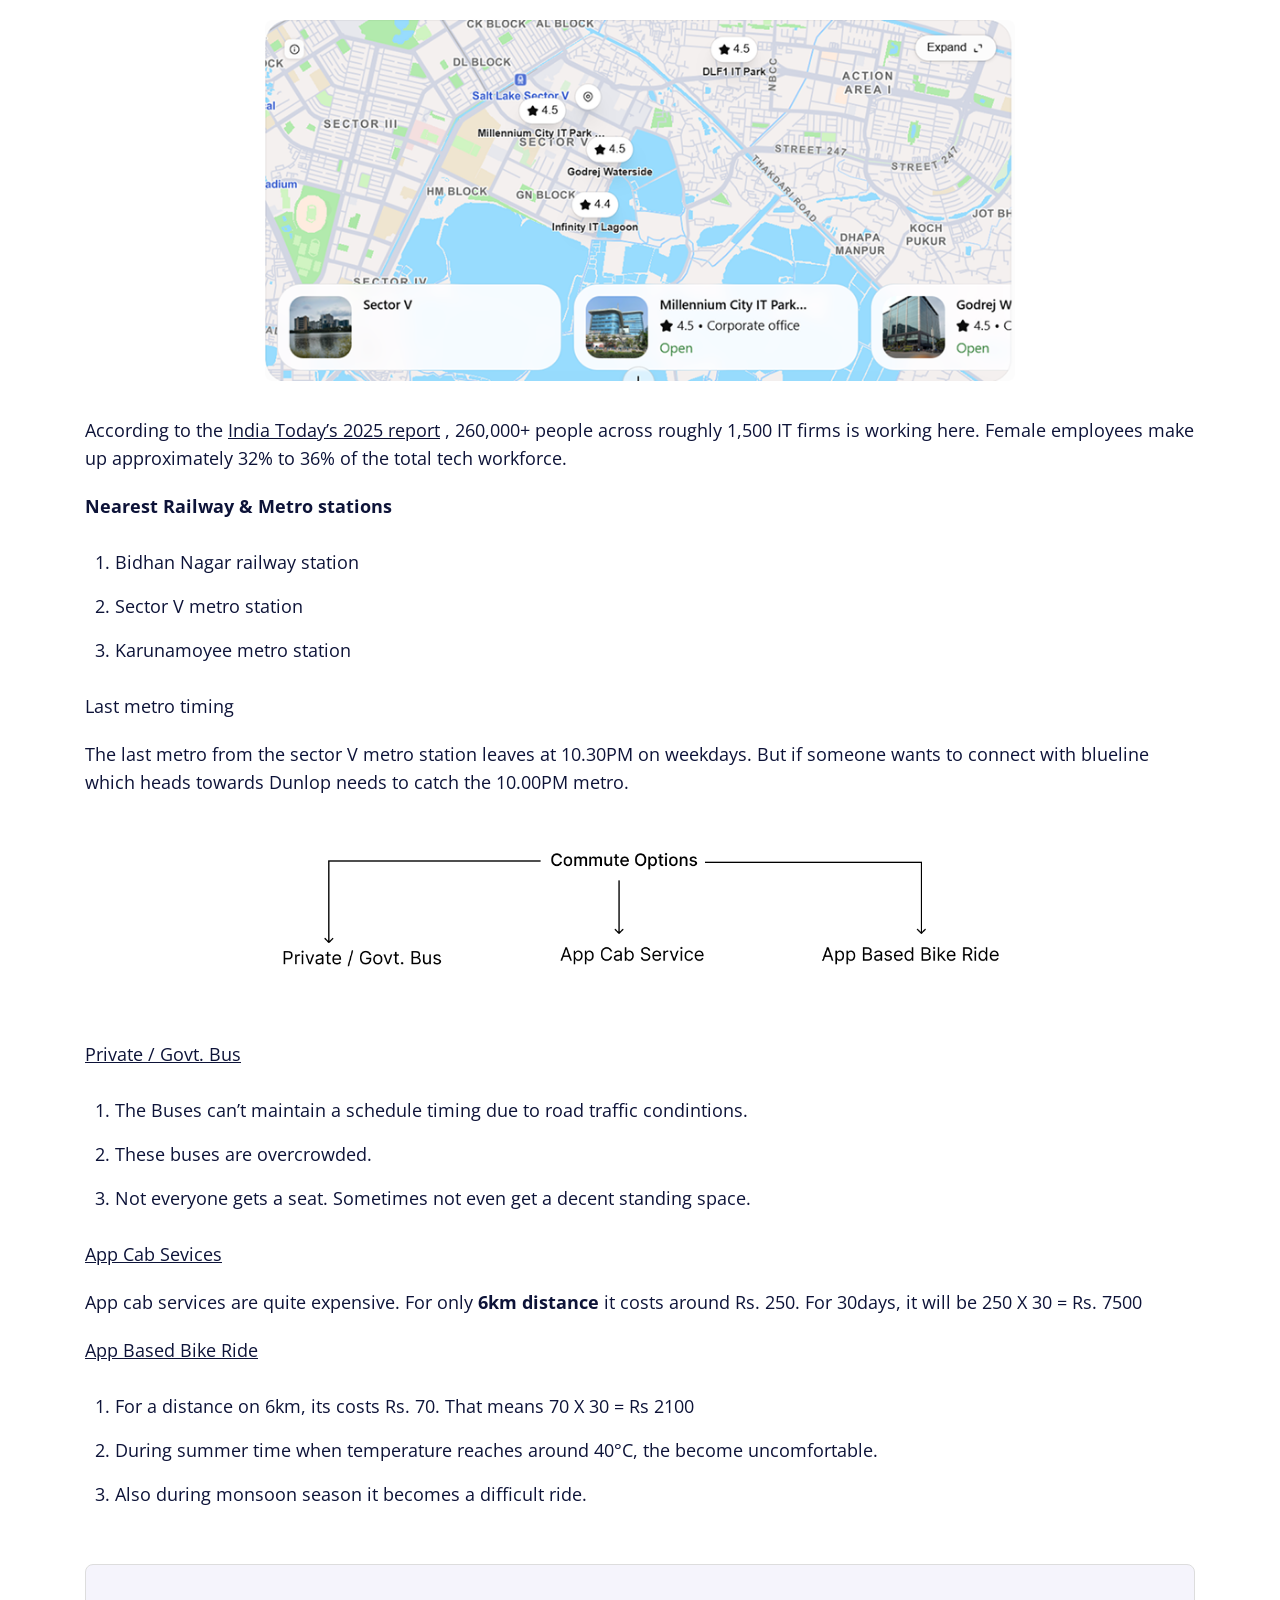
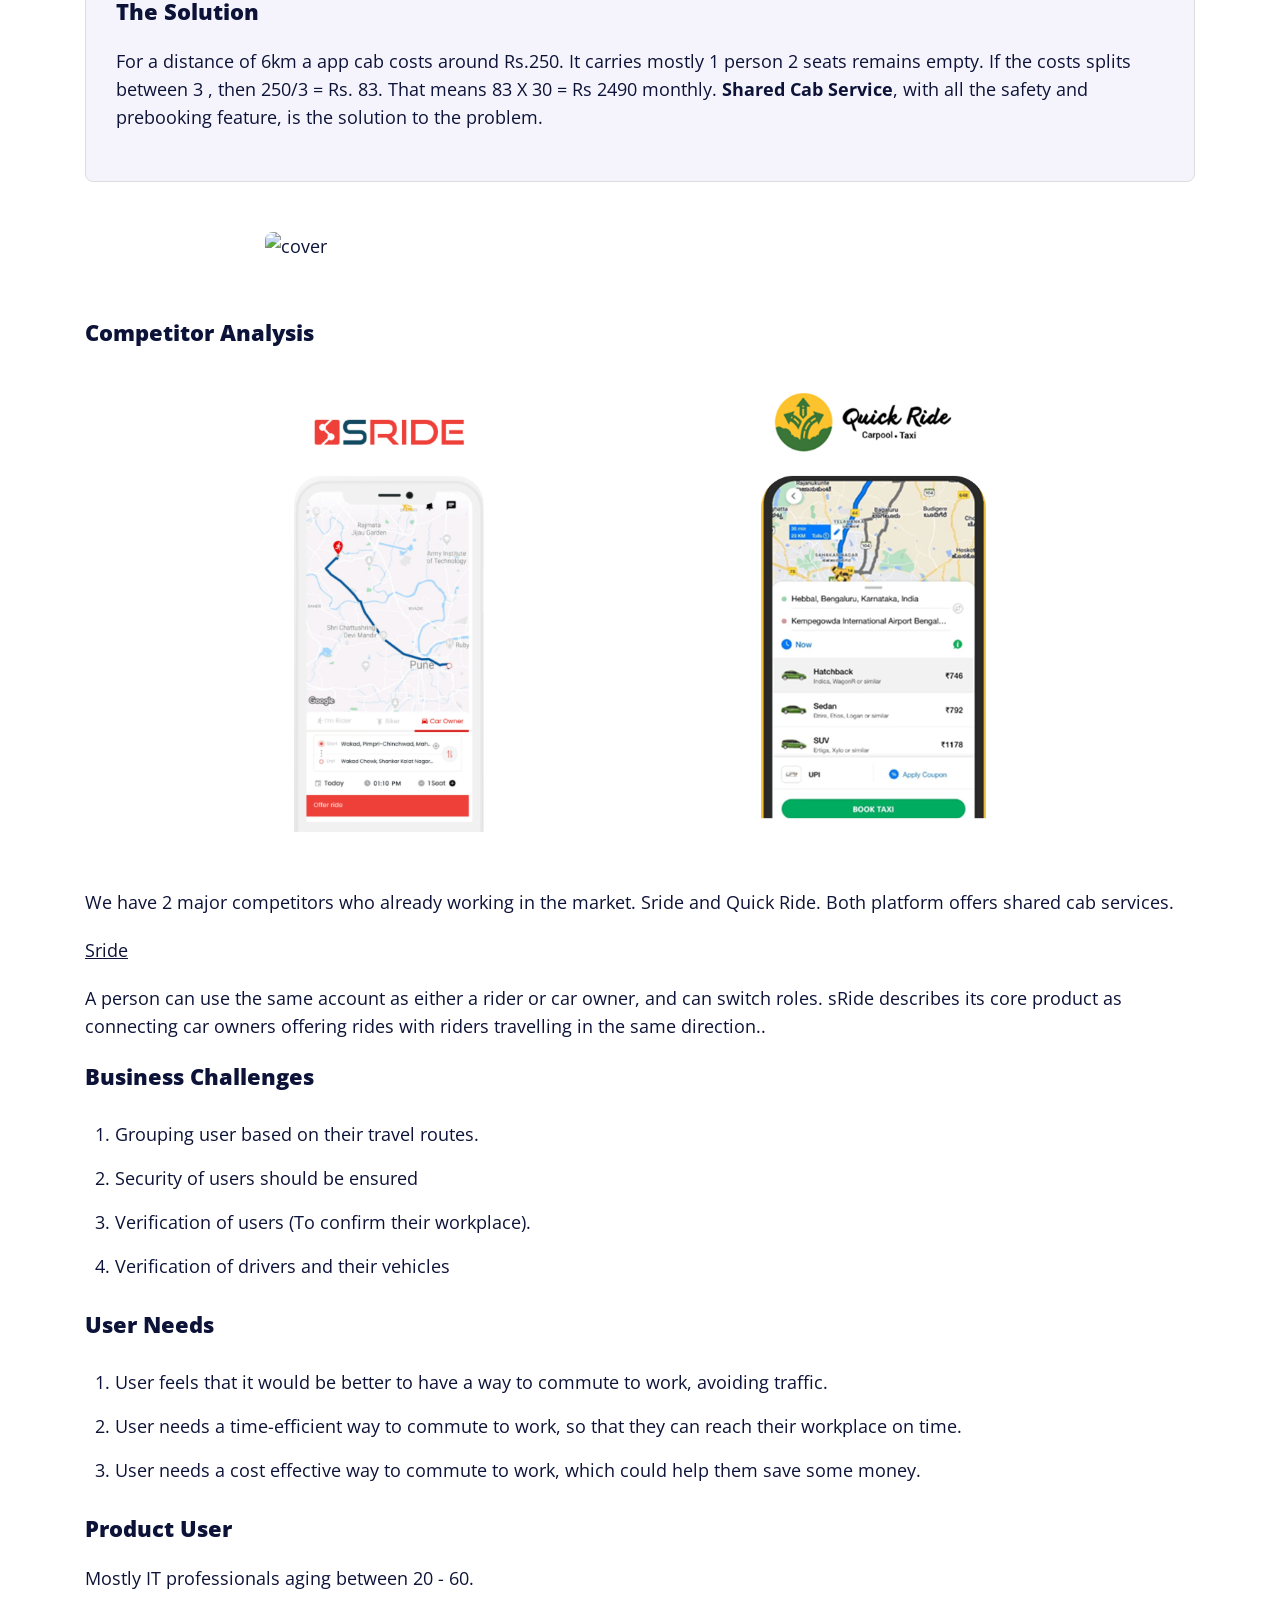
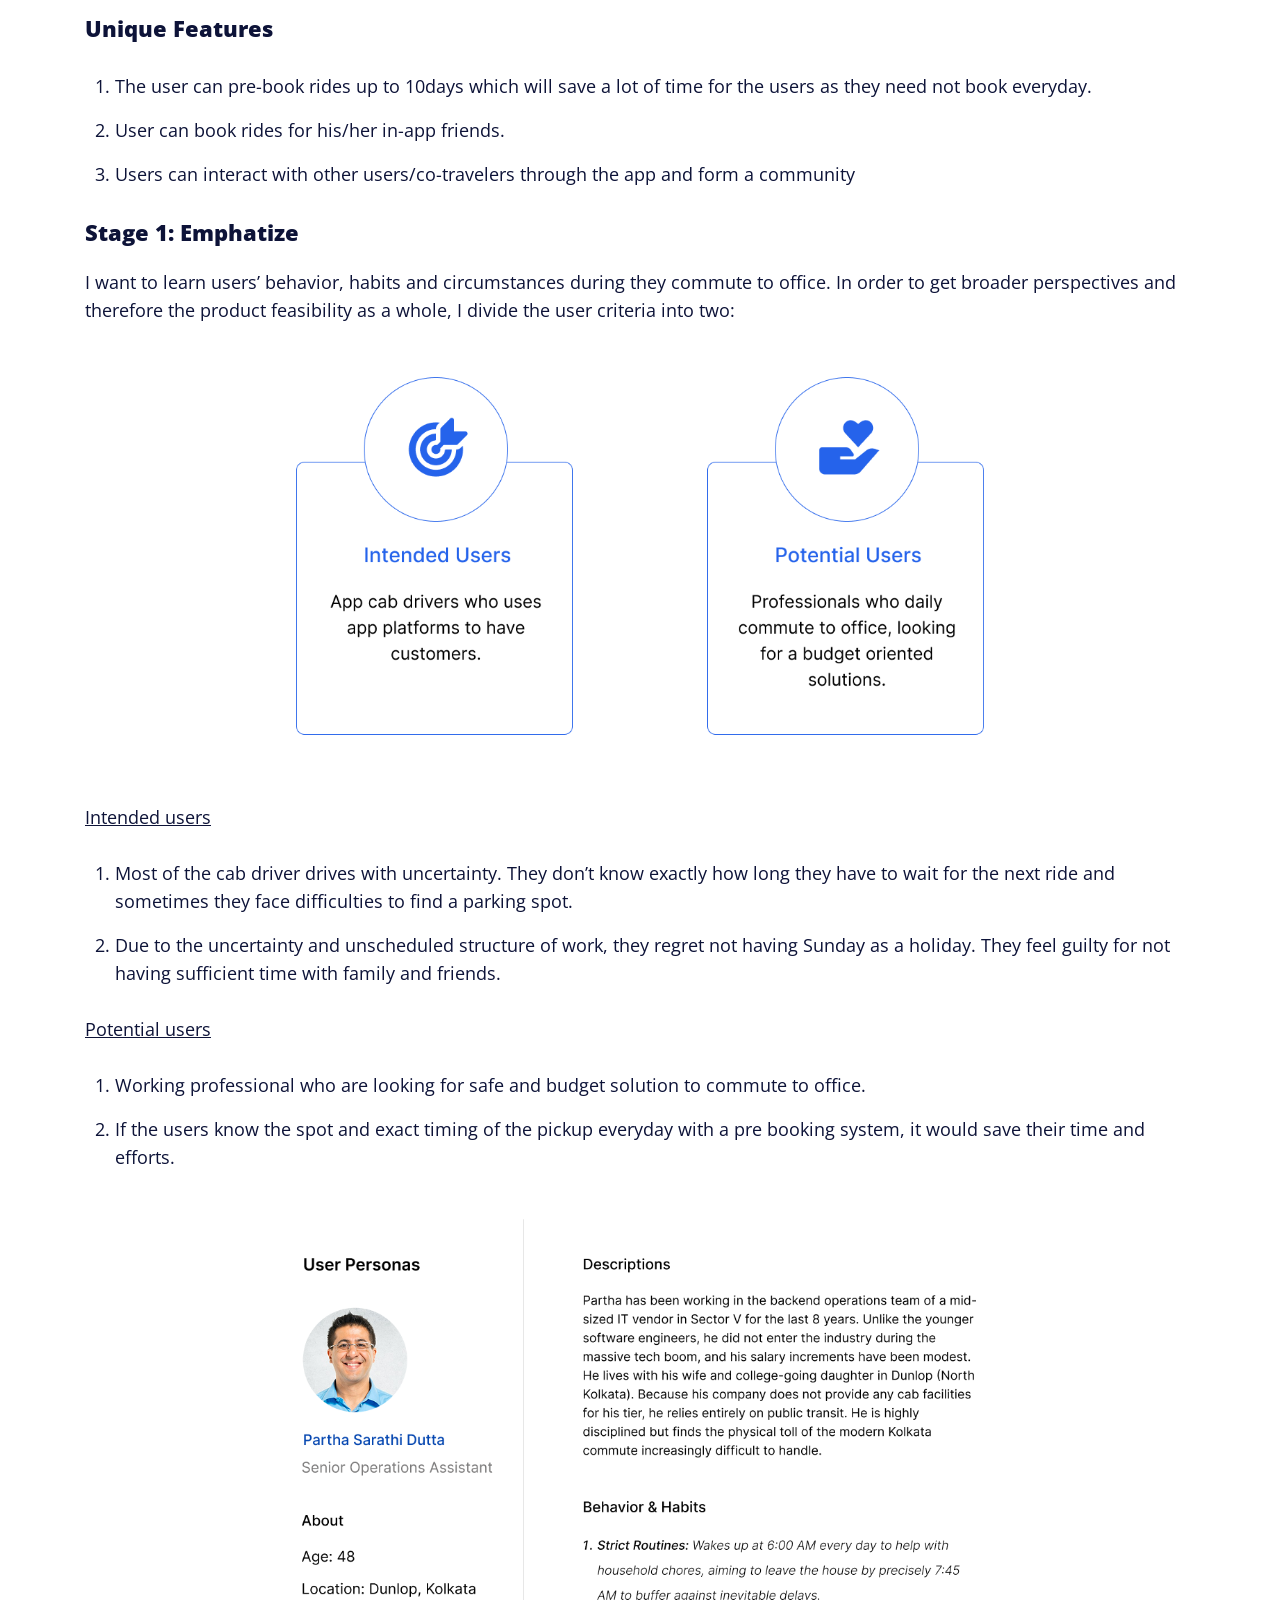
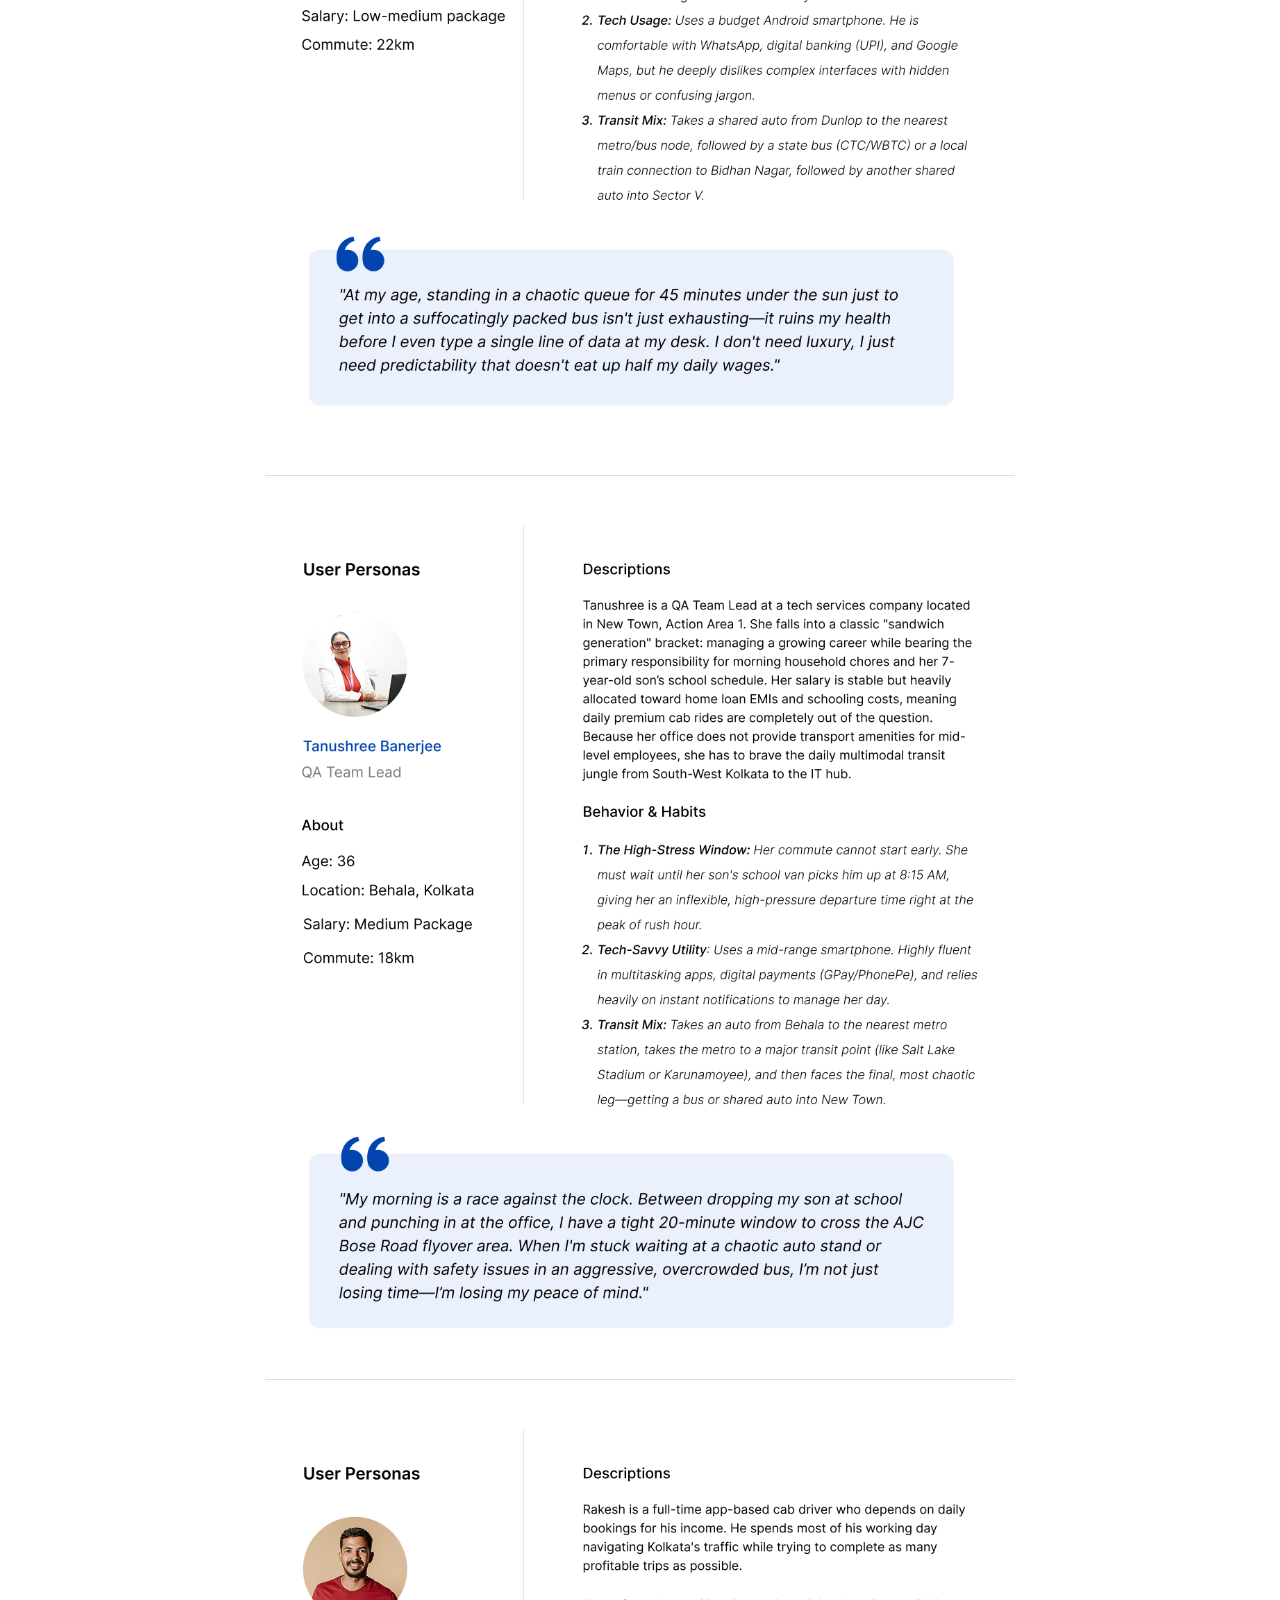
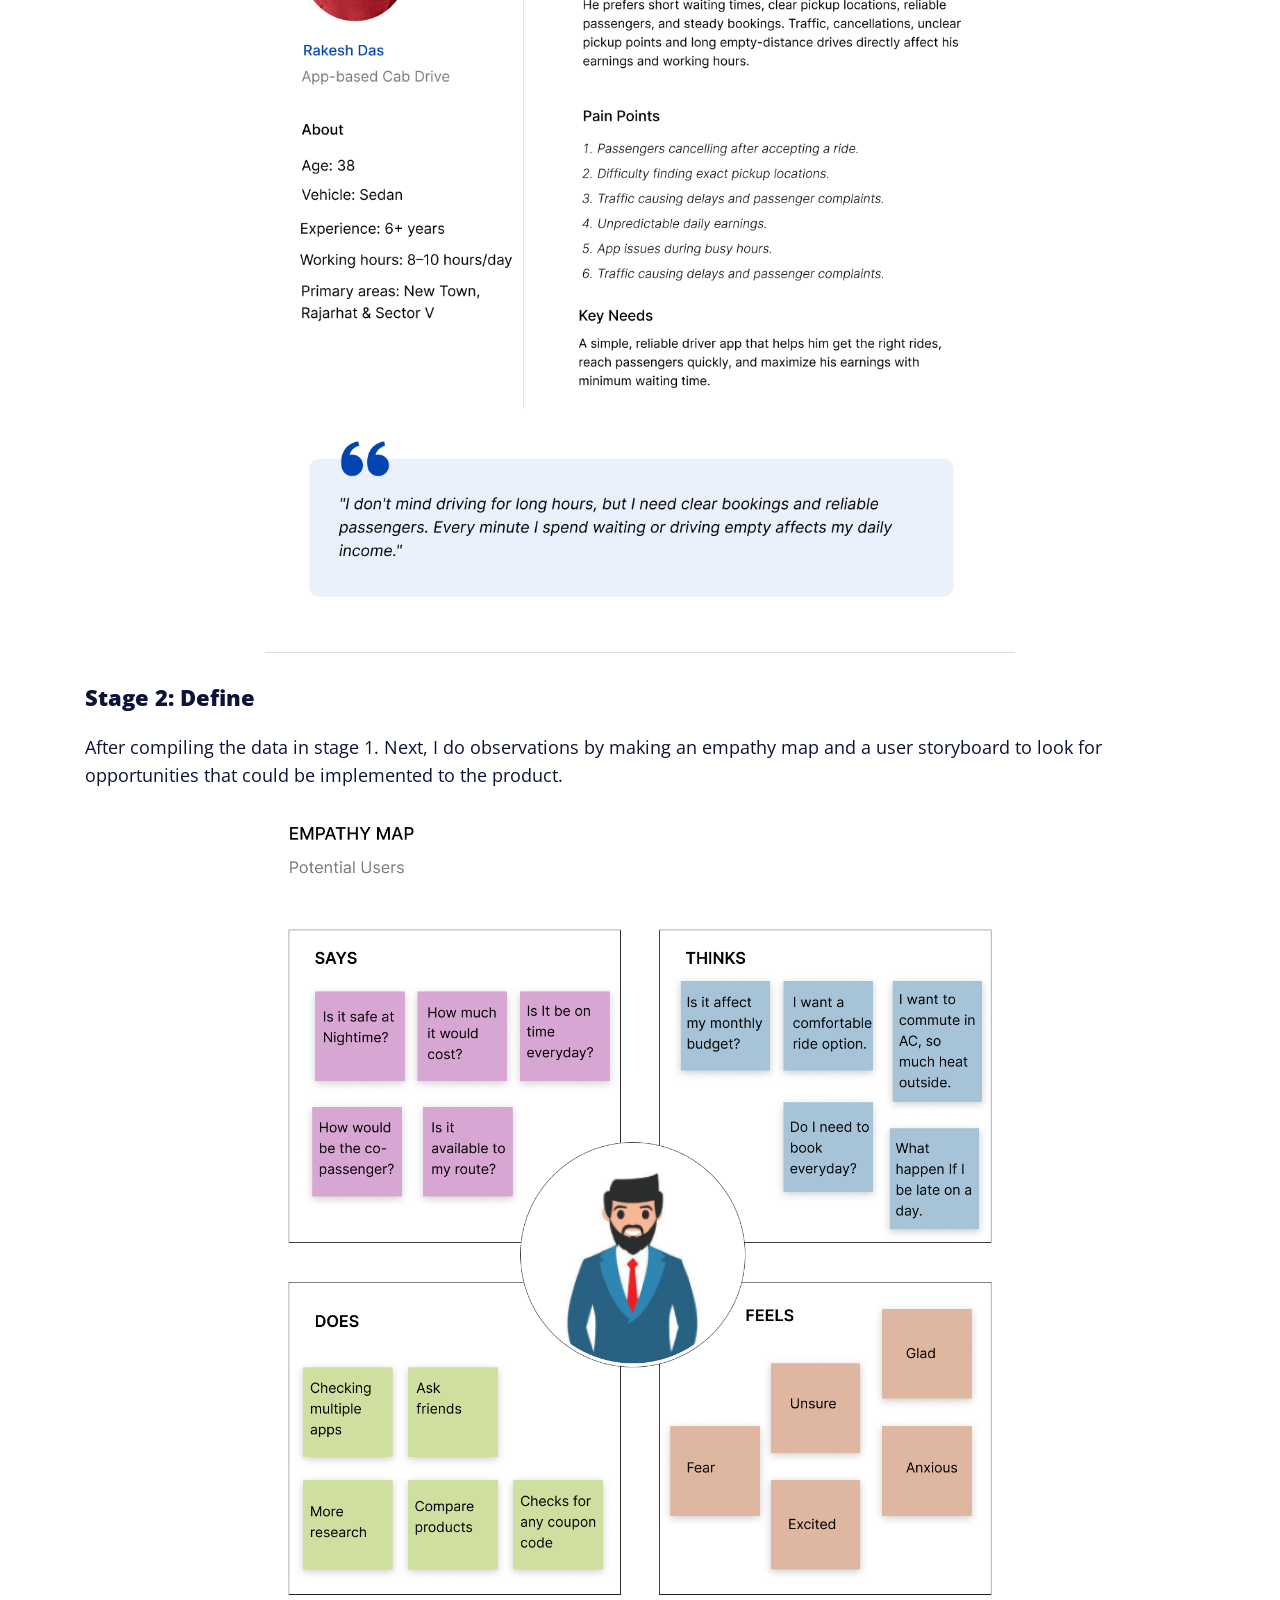
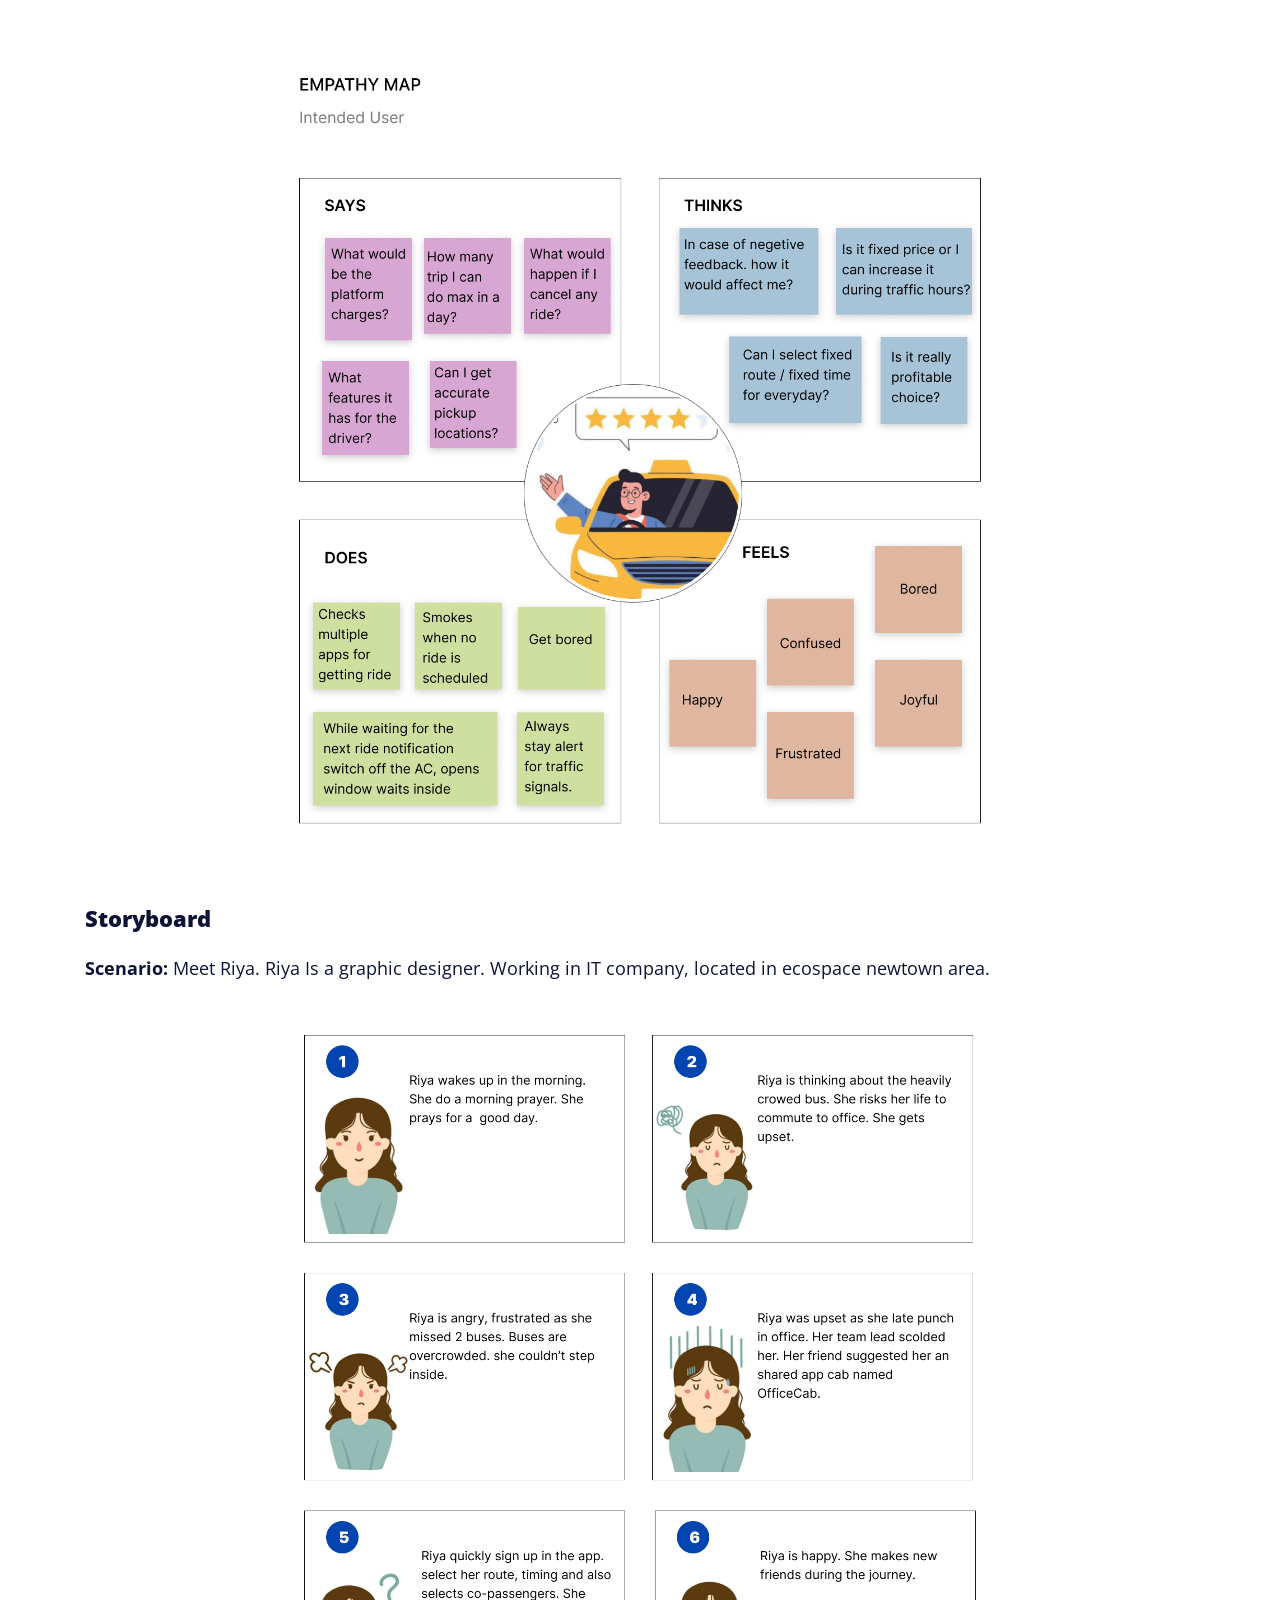
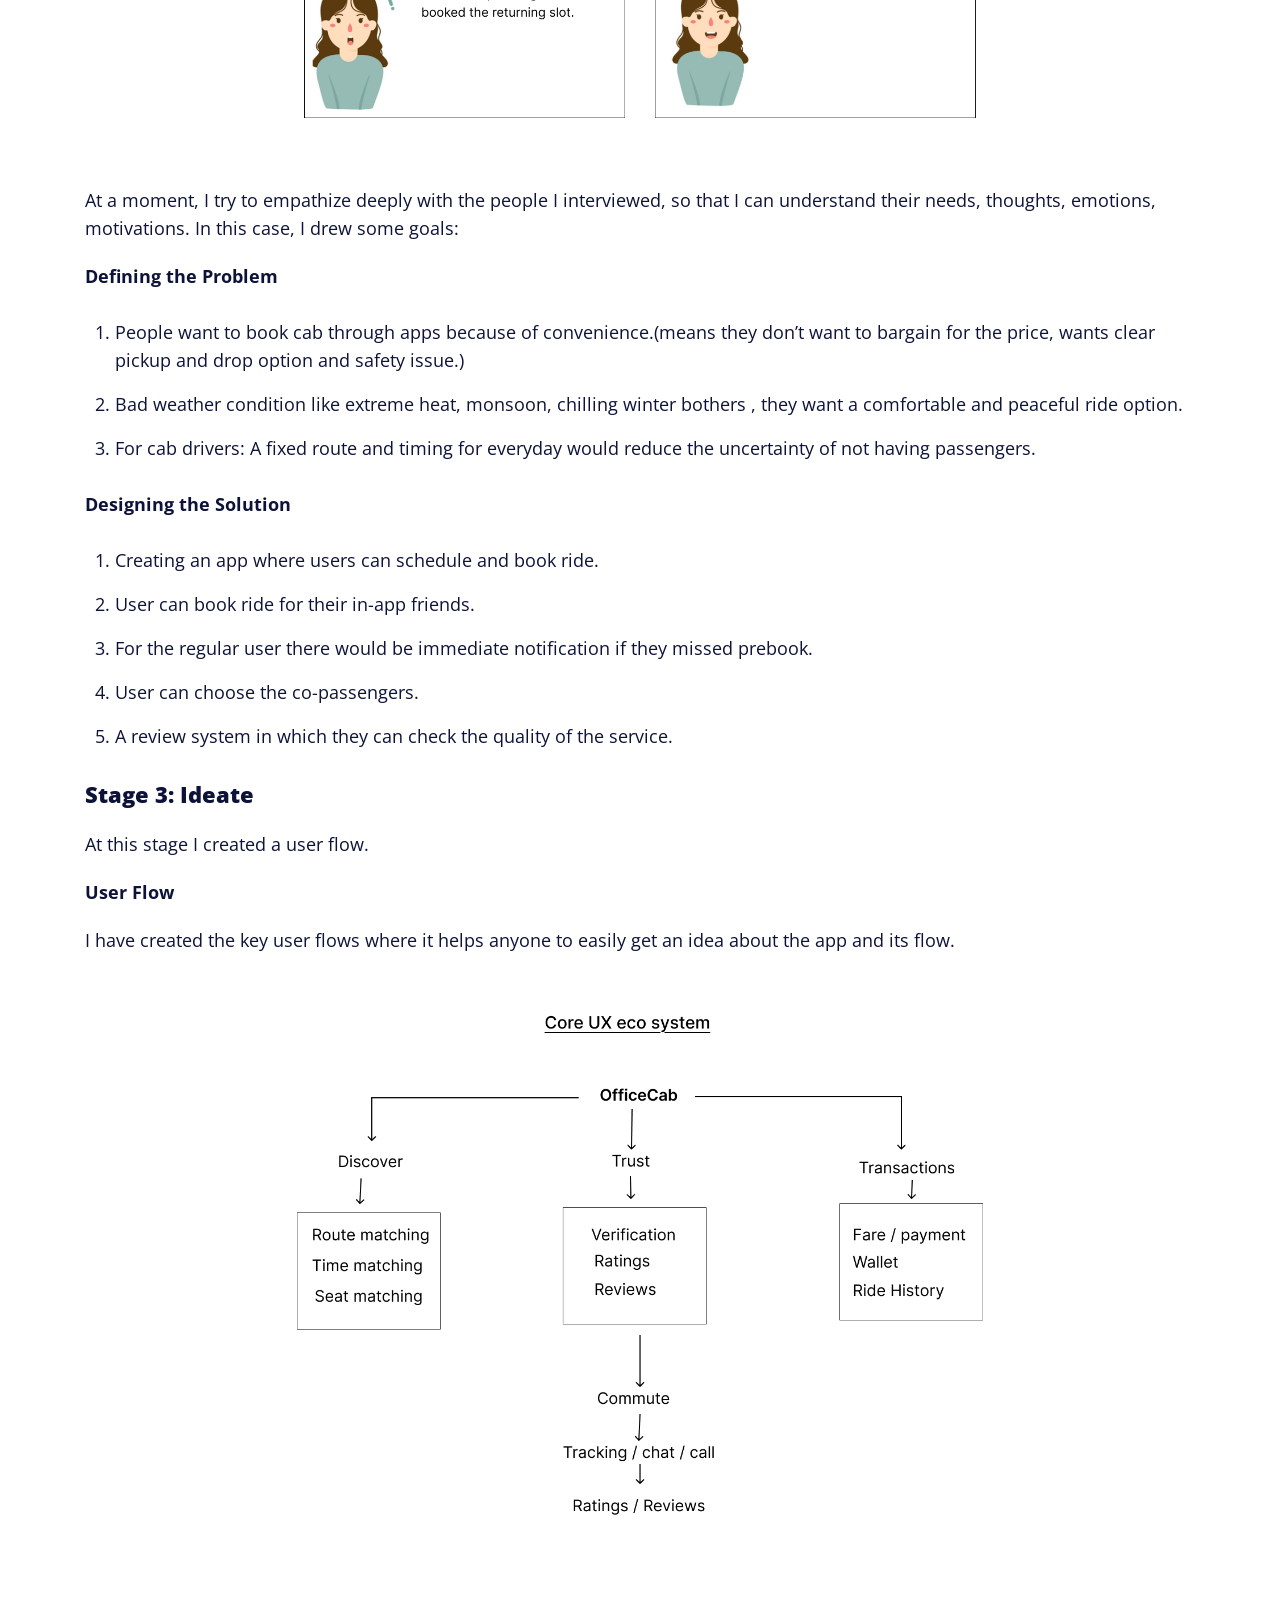
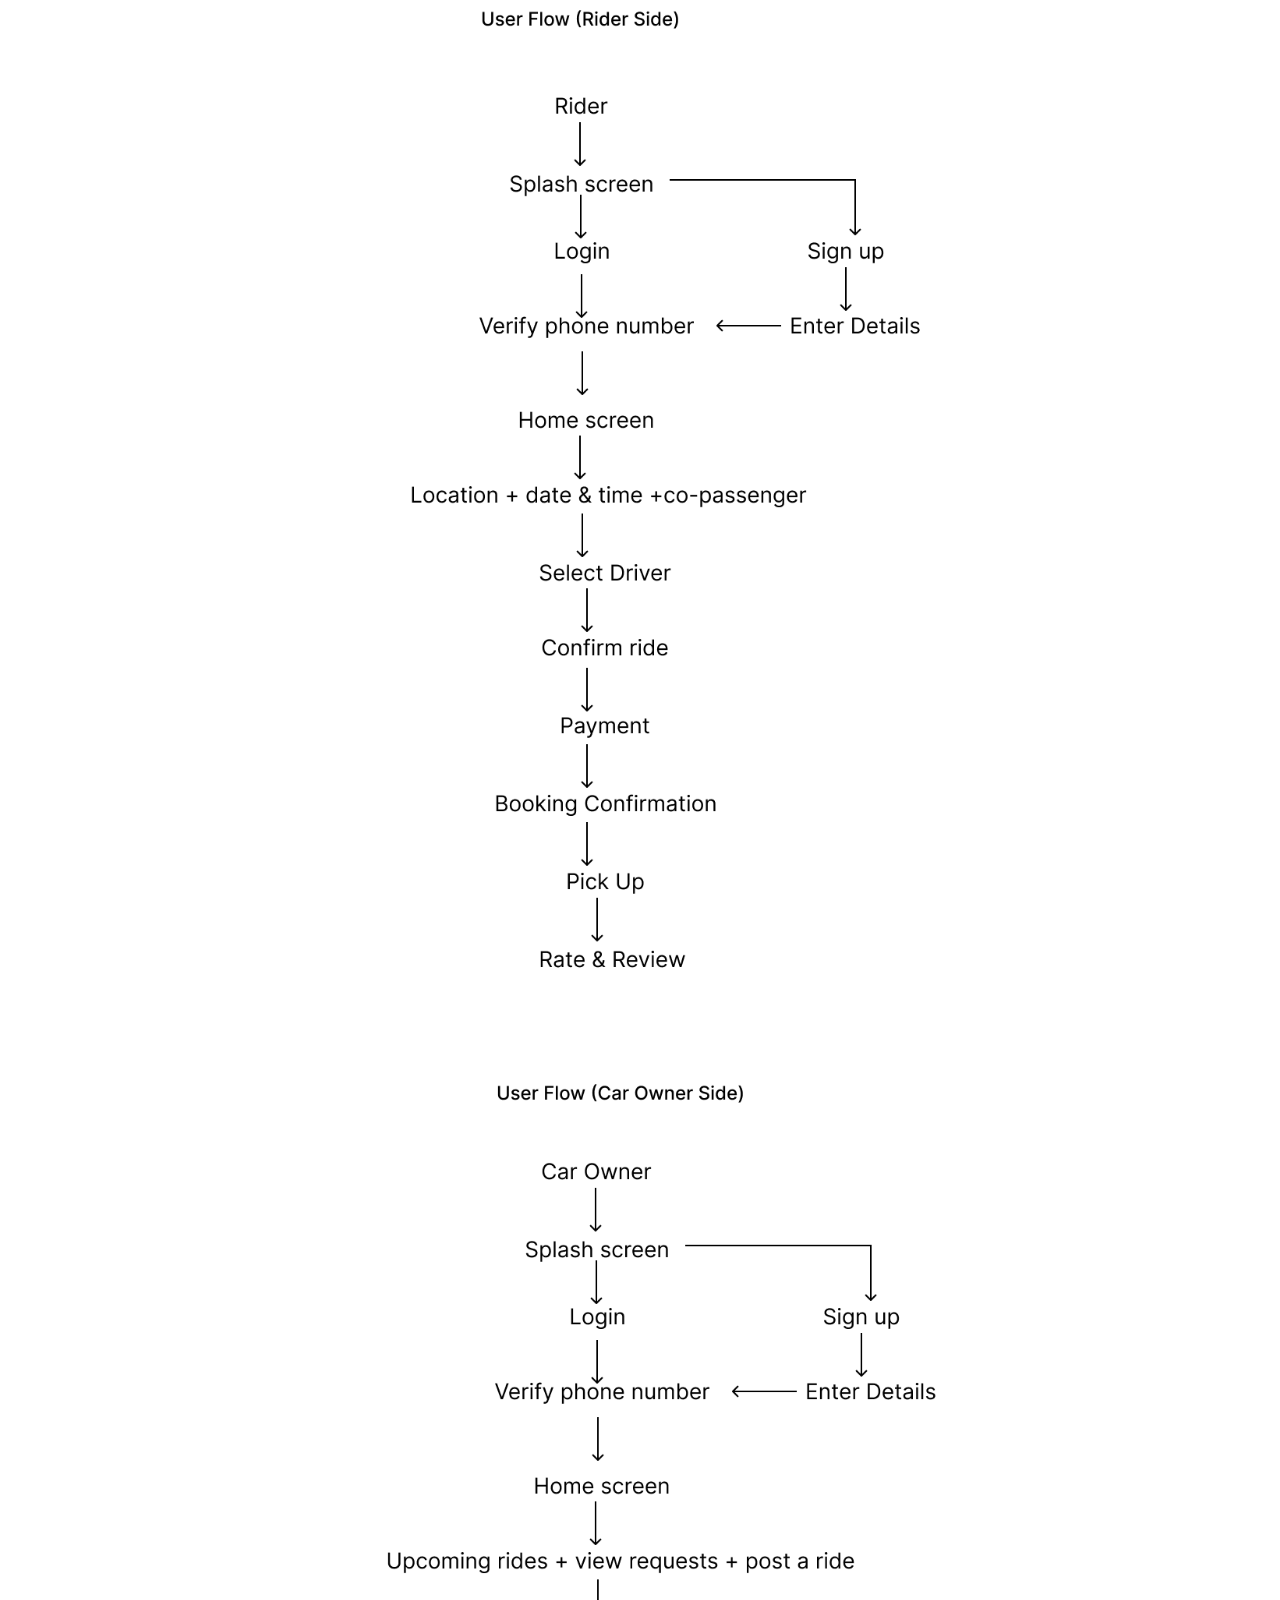
==== commit 206cf723: "Update case_study.html" ====
--- a/case_study.html
+++ b/case_study.html
@@ -91,7 +91,7 @@
 					<p>IT sector of Kolkata, West Bengal, is primarily split between Salt Lake Sector V and New Town–Rajarhat. The geographical land area covers ~1.74 km² for Salt Lake Sector V and about 30.8 km² for New Town–Rajarhat. Combining both the area approx. ~246 lakh sq ft office footprint has been estimated.</p>
 
 					<div class="max-w-75">
-						<img src="./images/kolkata-map.png" alt="cover" class="img-res rounded">
+						<img src="./images/kolkata-map-new.png" alt="cover" class="img-res rounded">
 					</div>
 					<br>
 
@@ -143,7 +143,7 @@
 					</div>
 
 					<div class="max-w-75">
-						<img src="./images/shared-cab.png" alt="cover" class="img-res rounded">
+						<img src="./images/sharedcab.png" alt="cover" class="img-res rounded">
 					</div>
 					<br><br>
 
